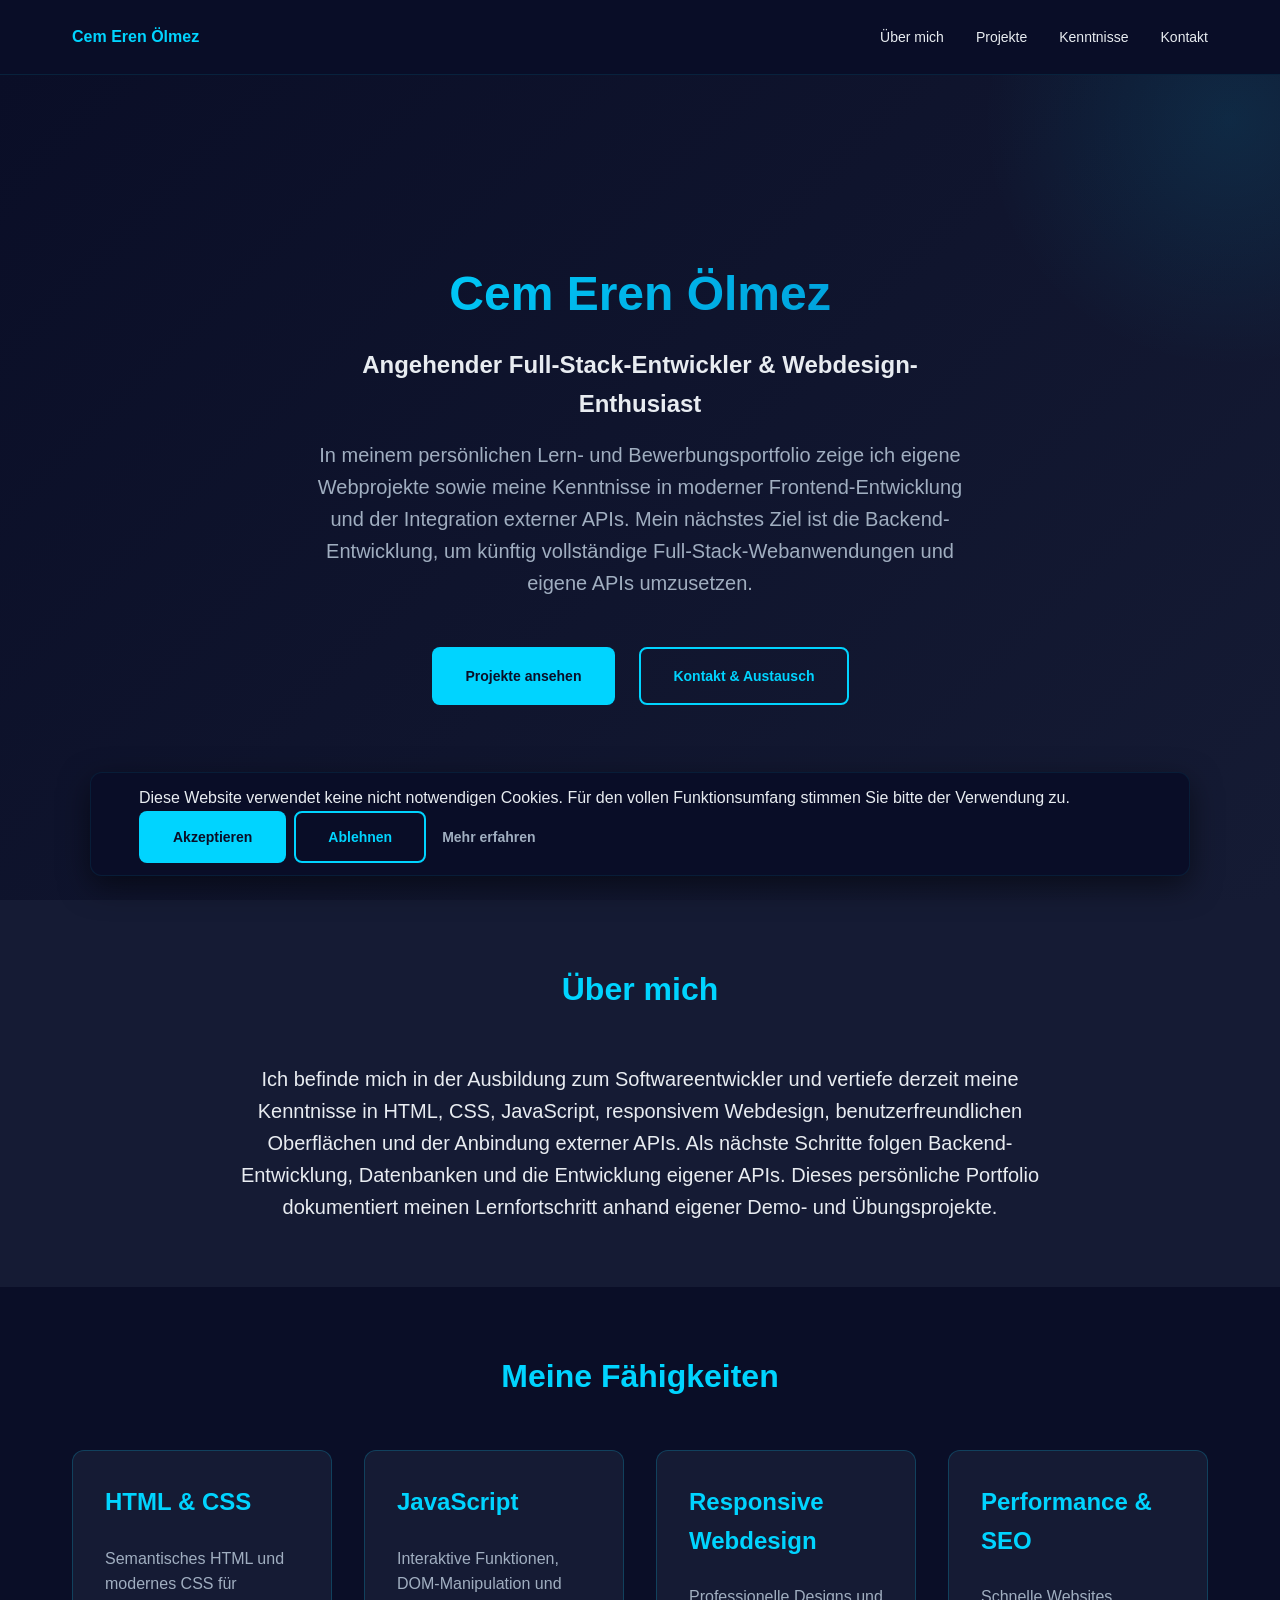
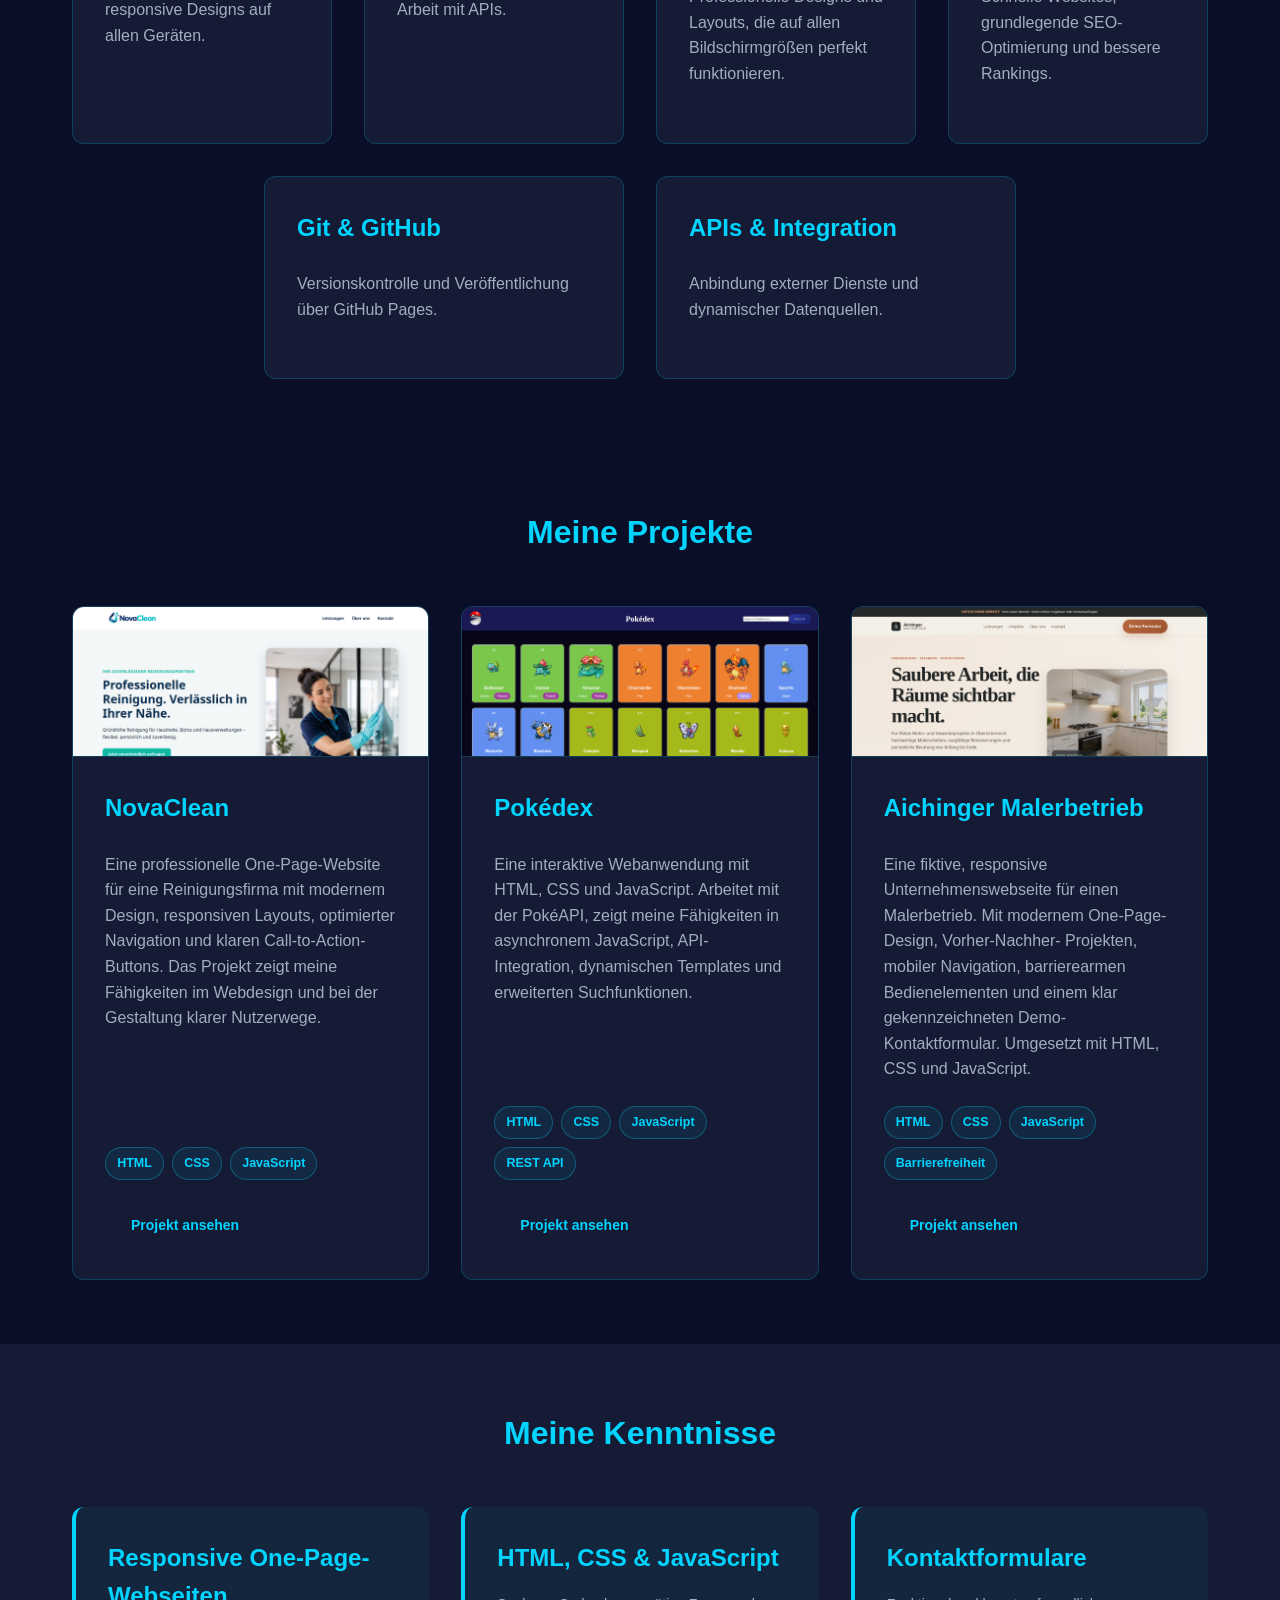
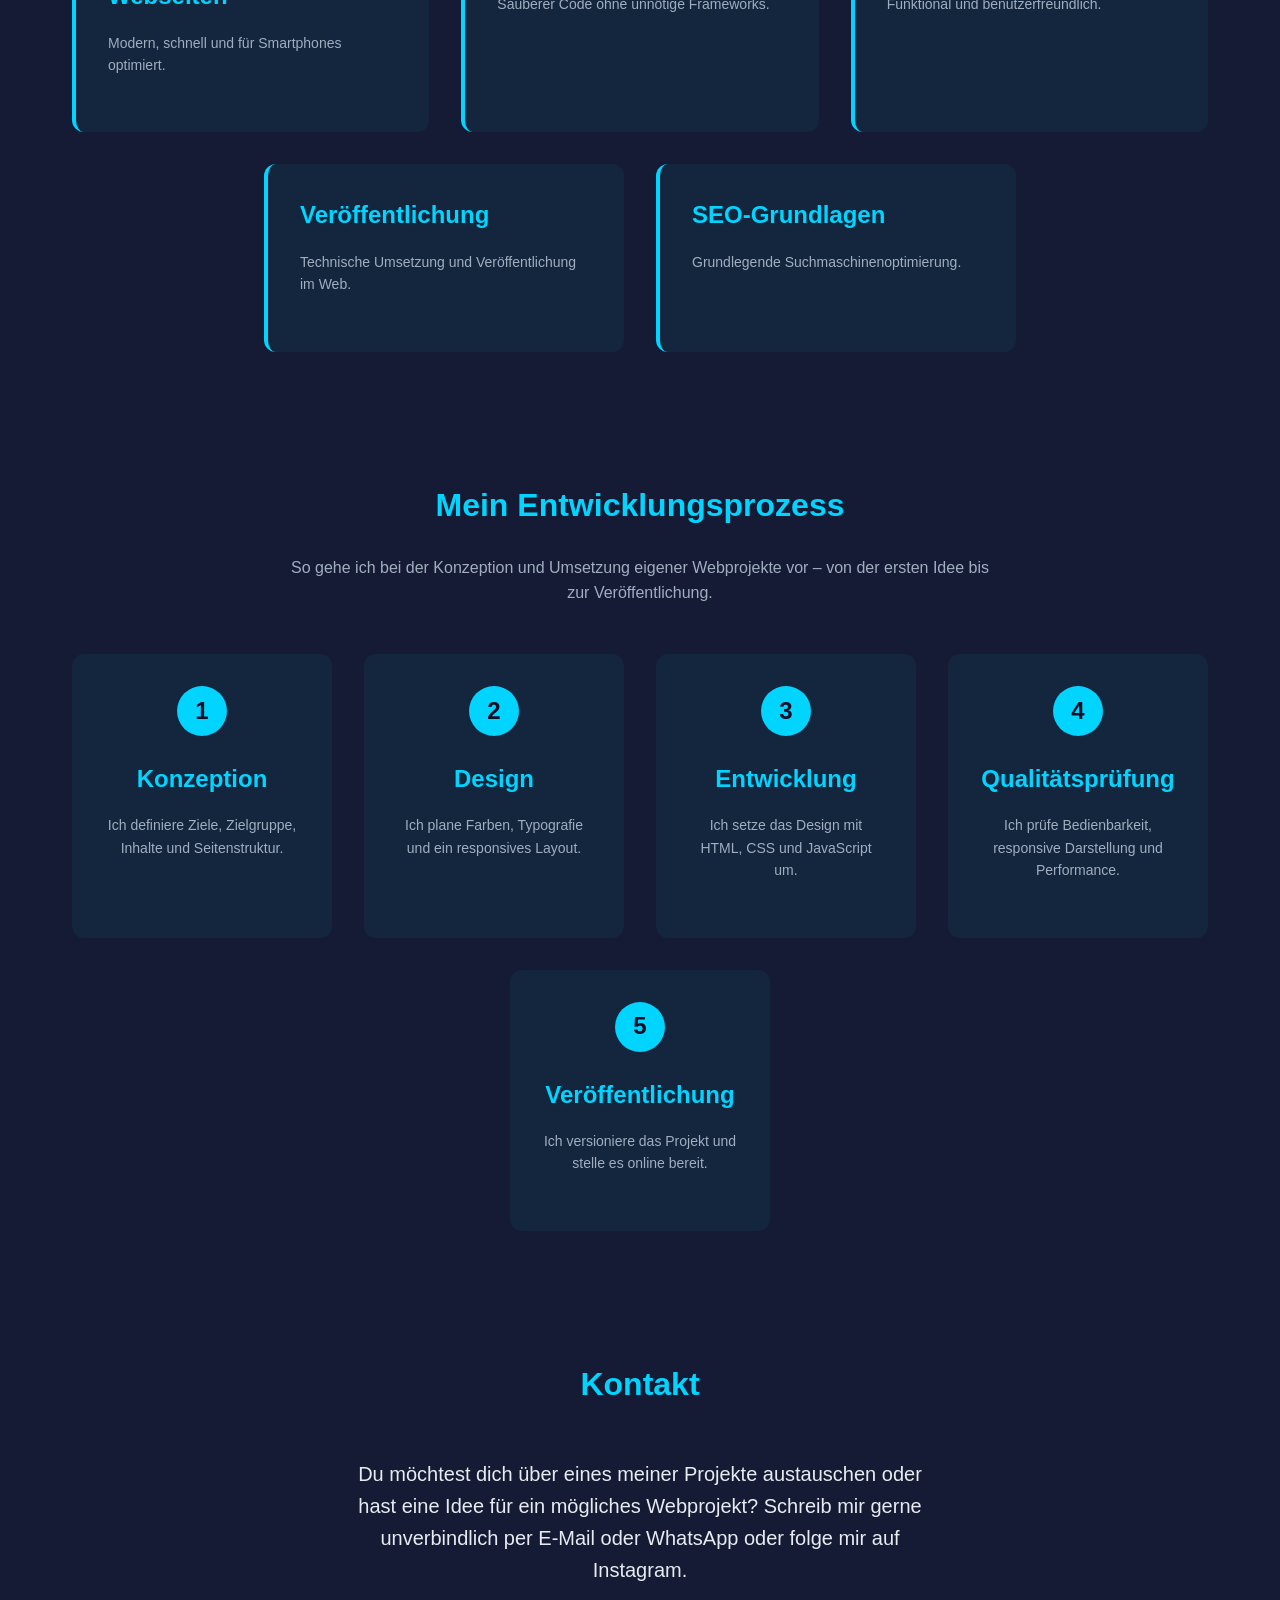
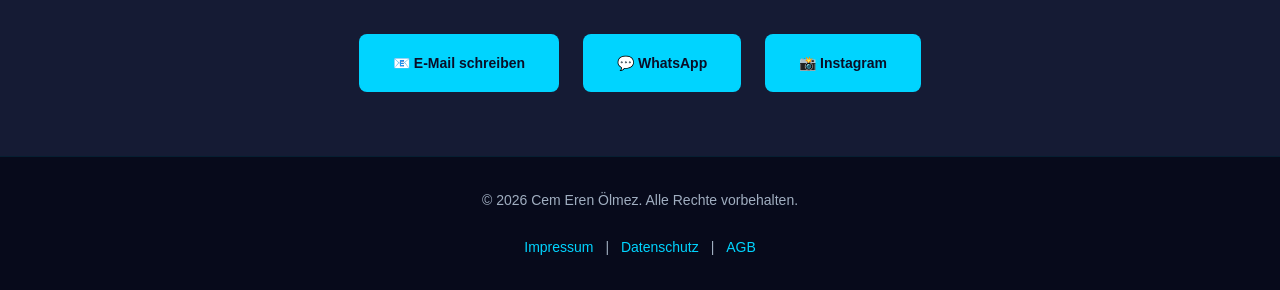
==== index.html @ fea88fd7 "refactor: align legal pages with portfolio purpose" ====
<!doctype html>
<html lang="de">
  <head>
    <meta charset="UTF-8" />
    <meta name="viewport" content="width=device-width, initial-scale=1.0" />
    <title>Mein Portfolio</title>
    <link rel="stylesheet" href="style.css" />
    <link
      rel="icon"
      type="image/svg+xml"
      href="data:image/svg+xml,<svg xmlns='http://www.w3.org/2000/svg' viewBox='0 0 100 100'><rect width='100' height='100' fill='%230a0e27'/><text x='50' y='70' font-size='70' font-weight='bold' text-anchor='middle' fill='%2300d4ff' font-family='Arial'>C</text></svg>"
    />
  </head>
  <body>
    <nav class="navbar">
      <div class="nav-container">
        <div class="nav-logo">Cem Eren Ölmez</div>
        <button class="burger-menu" id="burgerMenu">
          <span></span>
          <span></span>
          <span></span>
        </button>
        <ul class="nav-links" id="navLinks">
          <li><a href="#about">Über mich</a></li>
          <li><a href="#projects">Projekte</a></li>
          <li><a href="#services">Kenntnisse</a></li>
          <li><a href="#contact">Kontakt</a></li>
        </ul>
      </div>
    </nav>

    <section class="hero" id="hero">
      <div class="hero-content">
        <h1>Cem Eren Ölmez</h1>
        <p class="hero-subtitle">
          Angehender Full-Stack-Entwickler & Webdesign-Enthusiast
        </p>
        <p class="hero-description">
          In meinem persönlichen Lern- und Bewerbungsportfolio zeige ich eigene
          Webprojekte sowie meine Kenntnisse in moderner Frontend-Entwicklung
          und der Integration externer APIs. Mein nächstes Ziel ist die
          Backend-Entwicklung, um künftig vollständige Full-Stack-Webanwendungen
          und eigene APIs umzusetzen.
        </p>
        <div class="hero-buttons">
          <a href="#projects" class="btn btn-primary">Projekte ansehen</a>
          <a href="#contact" class="btn btn-secondary">Kontakt & Austausch</a>
        </div>
      </div>
    </section>

    <section class="about" id="about">
      <div class="container">
        <h2>Über mich</h2>
        <p>
          Ich befinde mich in der Ausbildung zum Softwareentwickler und vertiefe
          derzeit meine Kenntnisse in HTML, CSS, JavaScript, responsivem
          Webdesign, benutzerfreundlichen Oberflächen und der Anbindung externer
          APIs. Als nächste Schritte folgen Backend-Entwicklung, Datenbanken und
          die Entwicklung eigener APIs. Dieses persönliche Portfolio dokumentiert
          meinen Lernfortschritt anhand eigener Demo- und Übungsprojekte.
        </p>
      </div>
    </section>

    <section class="skills" id="skills">
      <div class="container">
        <h2>Meine Fähigkeiten</h2>
        <div class="skills-grid">
          <div class="skill-card">
            <h3>HTML & CSS</h3>
            <p>
              Semantisches HTML und modernes CSS für responsive Designs auf
              allen Geräten.
            </p>
          </div>
          <div class="skill-card">
            <h3>JavaScript</h3>
            <p>Interaktive Funktionen, DOM-Manipulation und Arbeit mit APIs.</p>
          </div>
          <div class="skill-card">
            <h3>Responsive Webdesign</h3>
            <p>
              Professionelle Designs und Layouts, die auf allen Bildschirmgrößen
              perfekt funktionieren.
            </p>
          </div>
          <div class="skill-card">
            <h3>Performance & SEO</h3>
            <p>
              Schnelle Websites, grundlegende SEO-Optimierung und bessere
              Rankings.
            </p>
          </div>
          <div class="skill-card">
            <h3>Git & GitHub</h3>
            <p>Versionskontrolle und Veröffentlichung über GitHub Pages.</p>
          </div>
          <div class="skill-card">
            <h3>APIs & Integration</h3>
            <p>Anbindung externer Dienste und dynamischer Datenquellen.</p>
          </div>
        </div>
      </div>
    </section>

    <section class="projects" id="projects">
      <div class="container">
        <h2>Meine Projekte</h2>
        <div class="projects-grid">
          <div class="project-card">
            <img
              class="project-image"
              src="assets/projects/novaclean.png"
              alt="Startseite der NovaClean-Demo mit Reinigungsservice"
              width="1440"
              height="900"
              loading="lazy"
            />
            <h3>NovaClean</h3>
            <p>
              Eine professionelle One-Page-Website für eine Reinigungsfirma mit
              modernem Design, responsiven Layouts, optimierter Navigation und
              klaren Call-to-Action-Buttons. Das Projekt zeigt meine Fähigkeiten
              im Webdesign und bei der Gestaltung klarer Nutzerwege.
            </p>
            <ul class="project-tags" aria-label="Verwendete Technologien">
              <li>HTML</li>
              <li>CSS</li>
              <li>JavaScript</li>
            </ul>
            <a
              href="https://cemerenswe.github.io/NovaClean/"
              class="btn btn-small"
              target="_blank"
              rel="noopener noreferrer"
              >Projekt ansehen</a
            >
          </div>
          <div class="project-card">
            <img
              class="project-image"
              src="assets/projects/pokedex.png"
              alt="Pokédex-Anwendung mit einer Übersicht verschiedener Pokémon"
              width="1440"
              height="900"
              loading="lazy"
            />
            <h3>Pokédex</h3>
            <p>
              Eine interaktive Webanwendung mit HTML, CSS und JavaScript.
              Arbeitet mit der PokéAPI, zeigt meine Fähigkeiten in asynchronem
              JavaScript, API-Integration, dynamischen Templates und erweiterten
              Suchfunktionen.
            </p>
            <ul class="project-tags" aria-label="Verwendete Technologien">
              <li>HTML</li>
              <li>CSS</li>
              <li>JavaScript</li>
              <li>REST API</li>
            </ul>
            <a
              href="https://cemerenswe.github.io/pokedex/"
              class="btn btn-small"
              target="_blank"
              rel="noopener noreferrer"
              >Projekt ansehen</a
            >
          </div>
          <div class="project-card">
            <img
              class="project-image"
              src="assets/projects/malerbetrieb.png"
              alt="Startseite der fiktiven Aichinger-Malerbetrieb-Demo"
              width="1440"
              height="900"
              loading="lazy"
            />
            <h3>Aichinger Malerbetrieb</h3>
            <p>
              Eine fiktive, responsive Unternehmenswebseite für einen
              Malerbetrieb. Mit modernem One-Page-Design, Vorher-Nachher-
              Projekten, mobiler Navigation, barrierearmen Bedienelementen und
              einem klar gekennzeichneten Demo-Kontaktformular. Umgesetzt mit
              HTML, CSS und JavaScript.
            </p>
            <ul class="project-tags" aria-label="Verwendete Technologien">
              <li>HTML</li>
              <li>CSS</li>
              <li>JavaScript</li>
              <li>Barrierefreiheit</li>
            </ul>
            <a
              href="https://cemerenswe.github.io/malerbetrieb-demo/"
              class="btn btn-small"
              target="_blank"
              rel="noopener noreferrer"
              >Projekt ansehen</a
            >
          </div>
        </div>
      </div>
    </section>

    <section class="services" id="services">
      <div class="container">
        <h2>Meine Kenntnisse</h2>
        <div class="services-grid">
          <div class="service-item">
            <h3>Responsive One-Page-Webseiten</h3>
            <p>Modern, schnell und für Smartphones optimiert.</p>
          </div>
          <div class="service-item">
            <h3>HTML, CSS & JavaScript</h3>
            <p>Sauberer Code ohne unnötige Frameworks.</p>
          </div>
          <div class="service-item">
            <h3>Kontaktformulare</h3>
            <p>Funktional und benutzerfreundlich.</p>
          </div>
          <div class="service-item">
            <h3>Veröffentlichung</h3>
            <p>Technische Umsetzung und Veröffentlichung im Web.</p>
          </div>
          <div class="service-item">
            <h3>SEO-Grundlagen</h3>
            <p>Grundlegende Suchmaschinenoptimierung.</p>
          </div>
        </div>
      </div>
    </section>

    <section class="process" id="process">
      <div class="container">
        <h2>Mein Entwicklungsprozess</h2>
        <p class="process-intro">
          So gehe ich bei der Konzeption und Umsetzung eigener Webprojekte vor –
          von der ersten Idee bis zur Veröffentlichung.
        </p>
        <div class="process-steps">
          <div class="step">
            <div class="step-number">1</div>
            <h3>Konzeption</h3>
            <p>Ich definiere Ziele, Zielgruppe, Inhalte und Seitenstruktur.</p>
          </div>
          <div class="step">
            <div class="step-number">2</div>
            <h3>Design</h3>
            <p>Ich plane Farben, Typografie und ein responsives Layout.</p>
          </div>
          <div class="step">
            <div class="step-number">3</div>
            <h3>Entwicklung</h3>
            <p>Ich setze das Design mit HTML, CSS und JavaScript um.</p>
          </div>
          <div class="step">
            <div class="step-number">4</div>
            <h3>Qualitätsprüfung</h3>
            <p>Ich prüfe Bedienbarkeit, responsive Darstellung und Performance.</p>
          </div>
          <div class="step">
            <div class="step-number">5</div>
            <h3>Veröffentlichung</h3>
            <p>Ich versioniere das Projekt und stelle es online bereit.</p>
          </div>
        </div>
      </div>
    </section>

    <section class="contact" id="contact">
      <div class="container">
        <h2>Kontakt</h2>
        <p>
          Du möchtest dich über eines meiner Projekte austauschen oder hast eine
          Idee für ein mögliches Webprojekt? Schreib mir gerne unverbindlich per
          E-Mail oder WhatsApp oder folge mir auf Instagram.
        </p>
        <div class="contact-methods">
          <a
            href="mailto:cemerenswe@gmail.com"
            class="btn btn-primary"
            target="_blank"
            >📧 E-Mail schreiben</a
          >
          <a
            href="https://wa.me/private-phone-removed"
            class="btn btn-primary"
            target="_blank"
            >💬 WhatsApp</a
          >
          <a
            href="https://instagram.com/cemeren.dev"
            class="btn btn-primary"
            target="_blank"
            >📸 Instagram</a
          >
        </div>
      </div>
    </section>

    <footer class="footer">
      <div class="container">
        <p>&copy; 2026 Cem Eren Ölmez. Alle Rechte vorbehalten.</p>
        <div class="footer-links">
          <a href="impressum.html">Impressum</a>
          <span> | </span>
          <a href="datenschutz.html">Datenschutz</a>
          <span> | </span>
          <a href="agb.html">AGB</a>
        </div>
      </div>
    </footer>

    <div
      id="cookieBanner"
      class="cookie-banner"
      aria-live="polite"
      style="display: none"
    >
      <div class="container">
        <p>
          Diese Website verwendet keine nicht notwendigen Cookies. Für den
          vollen Funktionsumfang stimmen Sie bitte der Verwendung zu.
        </p>
        <div class="cookie-actions">
          <button id="acceptCookies" class="btn btn-primary">
            Akzeptieren
          </button>
          <button id="declineCookies" class="btn btn-secondary">
            Ablehnen
          </button>
          <a href="datenschutz.html" class="btn btn-link">Mehr erfahren</a>
        </div>
      </div>
    </div>

    <script src="script.js"></script>
  </body>
</html>
---- style.css ----
:root {
  --primary-color: #00d4ff;
  --secondary-color: #0096d4;
  --dark-bg: #0a0e27;
  --dark-bg-light: #151b34;
  --text-light: #e8ecf1;
  --text-muted: #a0aec0;
  --font-family:
    "Inter", "Manrope", -apple-system, BlinkMacSystemFont, "Segoe UI",
    sans-serif;
  --font-size-base: 16px;
  --font-size-small: 14px;
  --font-size-large: 20px;
  --font-size-xl: 24px;
  --font-size-2xl: 32px;
  --font-size-3xl: 48px;
  --fluid-h1: clamp(1.8rem, 2.5vw + 1rem, 3rem);
  --spacing-xs: 8px;
  --spacing-sm: 16px;
  --spacing-md: 24px;
  --spacing-lg: 32px;
  --spacing-xl: 48px;
  --spacing-2xl: 64px;
  --transition: all 0.3s ease;
}
* {
  margin: 0;
  padding: 0;
  box-sizing: border-box;
}
html {
  scroll-behavior: smooth;
  scroll-padding-top: 150px;
}

body {
  font-family: var(--font-family);
  font-size: var(--font-size-base);
  background-color: var(--dark-bg);
  color: var(--text-light);
  line-height: 1.6;
  overflow-x: hidden;
}

h1 {
  font-size: var(--font-size-3xl);
  font-weight: 700;
  margin-bottom: var(--spacing-md);
  line-height: 1.2;
}

h2 {
  font-size: var(--font-size-2xl);
  font-weight: 700;
  margin-bottom: var(--spacing-lg);
  text-align: center;
}

h3 {
  font-size: var(--font-size-xl);
  font-weight: 600;
  margin-bottom: var(--spacing-sm);
}

p {
  margin-bottom: var(--spacing-md);
  color: var(--text-muted);
}

a {
  color: var(--primary-color);
  text-decoration: none;
  transition: var(--transition);
}

a:hover {
  color: var(--secondary-color);
}

.container {
  max-width: 1200px;
  margin: 0 auto;
  padding: 0 var(--spacing-lg);
}

.navbar {
  position: fixed;
  top: 0;
  width: 100%;
  background-color: rgba(10, 14, 39, 0.95);
  backdrop-filter: blur(10px);
  z-index: 100;
  border-bottom: 1px solid rgba(0, 212, 255, 0.1);
}

.nav-container {
  max-width: 1200px;
  margin: 0 auto;
  padding: var(--spacing-md) var(--spacing-lg);
  display: flex;
  justify-content: space-between;
  align-items: center;
}

.nav-logo {
  font-size: var(--font-size-lg);
  font-weight: 700;
  color: var(--primary-color);
}

.nav-links {
  display: flex;
  list-style: none;
  gap: var(--spacing-lg);
}

.nav-links a {
  color: var(--text-light);
  font-size: var(--font-size-small);
  font-weight: 500;
  transition: var(--transition);
}

.nav-links a:hover {
  color: var(--primary-color);
}

.burger-menu {
  display: none;
  flex-direction: column;
  background: none;
  border: none;
  cursor: pointer;
  gap: 6px;
}

.burger-menu span {
  width: 25px;
  height: 3px;
  background-color: var(--primary-color);
  border-radius: 2px;
  transition: var(--transition);
}

.burger-menu.active span:nth-child(1) {
  transform: rotate(45deg) translate(10px, 10px);
}

.burger-menu.active span:nth-child(2) {
  opacity: 0;
}

.burger-menu.active span:nth-child(3) {
  transform: rotate(-45deg) translate(7px, -7px);
}

.hero {
  margin-top: 70px;
  min-height: calc(100vh - 70px);
  display: flex;
  align-items: center;
  justify-content: center;
  background: linear-gradient(
    135deg,
    var(--dark-bg) 0%,
    var(--dark-bg-light) 100%
  );
  position: relative;
  overflow: hidden;
}

.hero::before {
  content: "";
  position: absolute;
  width: 500px;
  height: 500px;
  background: radial-gradient(
    circle,
    rgba(0, 212, 255, 0.1) 0%,
    transparent 70%
  );
  border-radius: 50%;
  top: -200px;
  right: -200px;
}

.hero-content {
  text-align: center;
  position: relative;
  z-index: 1;
  max-width: 700px;
  padding: 0 var(--spacing-md);
}

.hero-content h1 {
  font-size: var(--fluid-h1);
  background: linear-gradient(
    135deg,
    var(--primary-color) 0%,
    var(--secondary-color) 100%
  );
  -webkit-background-clip: text;
  -webkit-text-fill-color: transparent;
  background-clip: text;
  margin-bottom: var(--spacing-md);
}

.hero-subtitle {
  font-size: var(--font-size-xl);
  color: var(--text-light);
  margin-bottom: var(--spacing-sm);
  font-weight: 600;
}

.hero-description {
  font-size: var(--font-size-large);
  color: var(--text-muted);
  margin-bottom: var(--spacing-xl);
}

.hero-buttons {
  display: flex;
  gap: var(--spacing-md);
  justify-content: center;
  flex-wrap: wrap;
}

.btn {
  padding: var(--spacing-sm) var(--spacing-lg);
  border-radius: 8px;
  font-weight: 600;
  font-size: var(--font-size-small);
  border: 2px solid transparent;
  cursor: pointer;
  transition: var(--transition);
  display: inline-block;
  text-align: center;
}

.btn-primary {
  background-color: var(--primary-color);
  color: var(--dark-bg);
}

.btn-primary:hover {
  background-color: var(--secondary-color);
  transform: translateY(-2px);
  box-shadow: 0 10px 30px rgba(0, 212, 255, 0.2);
}

.btn-secondary {
  border: 2px solid var(--primary-color);
  color: var(--primary-color);
  background-color: transparent;
}

.btn-secondary:hover {
  background-color: rgba(0, 212, 255, 0.1);
  transform: translateY(-2px);
}

.btn-small {
  padding: var(--spacing-xs) var(--spacing-md);
  font-size: var(--font-size-small);
}

section {
  padding: var(--spacing-2xl) 0;
}

section.about,
section.services,
section.process,
section.contact {
  background-color: var(--dark-bg-light);
}

section h2 {
  color: var(--primary-color);
  margin-bottom: var(--spacing-xl);
}

.about p {
  color: var(--text-light);
  font-size: var(--font-size-large);
  max-width: 800px;
  margin: 0 auto;
  text-align: center;
}

.skills-grid {
  display: flex;
  flex-wrap: wrap;
  justify-content: center;
  gap: var(--spacing-lg);
}

.skill-card {
  flex: 1 1 250px;
  max-width: 360px;
  background-color: var(--dark-bg-light);
  padding: var(--spacing-lg);
  border-radius: 12px;
  border: 1px solid rgba(0, 212, 255, 0.2);
  transition: var(--transition);
}

.skill-card:hover {
  border-color: var(--primary-color);
  transform: translateY(-5px);
  box-shadow: 0 10px 30px rgba(0, 212, 255, 0.1);
}

.skill-card h3 {
  color: var(--primary-color);
  margin-bottom: var(--spacing-md);
}

.skill-card p {
  color: var(--text-muted);
}

/* ========== Projects Section ========== */
.projects-grid {
  display: grid;
  grid-template-columns: repeat(auto-fit, minmax(300px, 1fr));
  gap: var(--spacing-lg);
}

.project-card {
  display: flex;
  flex-direction: column;
  overflow: hidden;
  background-color: var(--dark-bg-light);
  padding: var(--spacing-lg);
  border-radius: 12px;
  border: 1px solid rgba(0, 212, 255, 0.2);
  transition: var(--transition);
}

.project-image {
  display: block;
  width: calc(100% + (2 * var(--spacing-lg)));
  height: 150px;
  margin: calc(-1 * var(--spacing-lg)) calc(-1 * var(--spacing-lg))
    var(--spacing-lg);
  object-fit: cover;
  object-position: top center;
  border-bottom: 1px solid rgba(0, 212, 255, 0.2);
}

.project-card:hover {
  border-color: var(--primary-color);
  transform: translateY(-5px);
  box-shadow: 0 10px 30px rgba(0, 212, 255, 0.1);
}

.project-card h3 {
  color: var(--primary-color);
  margin-bottom: var(--spacing-md);
}

.project-card p {
  flex-grow: 1;
  margin-bottom: var(--spacing-md);
  color: var(--text-muted);
}

.project-tags {
  display: flex;
  flex-wrap: wrap;
  gap: 0.5rem;
  padding: 0;
  margin: 0 0 var(--spacing-md);
  list-style: none;
}

.project-tags li {
  padding: 0.35rem 0.7rem;
  border: 1px solid rgba(0, 212, 255, 0.3);
  border-radius: 999px;
  background: rgba(0, 212, 255, 0.08);
  color: var(--primary-color);
  font-size: 0.78rem;
  font-weight: 600;
}

.project-card .btn {
  align-self: flex-start;
}

/* ========== Services Section ========== */
.services-grid {
  display: flex;
  flex-wrap: wrap;
  justify-content: center;
  gap: var(--spacing-lg);
}

.service-item {
  flex: 1 1 280px;
  max-width: 360px;
  background-color: rgba(0, 212, 255, 0.05);
  padding: var(--spacing-lg);
  border-radius: 12px;
  border-left: 4px solid var(--primary-color);
  transition: var(--transition);
}

.service-item:hover {
  background-color: rgba(0, 212, 255, 0.1);
  transform: translateX(5px);
}

.service-item h3 {
  color: var(--primary-color);
  margin-bottom: var(--spacing-sm);
}

.service-item p {
  color: var(--text-muted);
  font-size: var(--font-size-small);
}

/* ========== Process Section ========== */
.process-intro {
  max-width: 720px;
  margin: calc(-1 * var(--spacing-md)) auto var(--spacing-xl);
  text-align: center;
}

.process-steps {
  display: grid;
  grid-template-columns: repeat(auto-fit, minmax(min(240px, 100%), 1fr));
  gap: var(--spacing-lg);
}

.step {
  text-align: center;
  padding: var(--spacing-lg);
  background-color: rgba(0, 212, 255, 0.05);
  border-radius: 12px;
  transition: var(--transition);
}

.step:last-child {
  grid-column: 1 / -1;
  justify-self: center;
  width: min(100%, 260px);
}

.step:hover {
  background-color: rgba(0, 212, 255, 0.1);
  transform: translateY(-5px);
}

.step-number {
  display: inline-flex;
  align-items: center;
  justify-content: center;
  width: 50px;
  height: 50px;
  background-color: var(--primary-color);
  color: var(--dark-bg);
  border-radius: 50%;
  font-size: var(--font-size-xl);
  font-weight: 700;
  margin-bottom: var(--spacing-md);
}

.step h3 {
  color: var(--primary-color);
  margin-bottom: var(--spacing-sm);
  overflow-wrap: anywhere;
  hyphens: auto;
}

.step p {
  font-size: var(--font-size-small);
  color: var(--text-muted);
}

/* ========== Contact Section ========== */
.contact {
  text-align: center;
}

.contact h2 {
  color: var(--primary-color);
}

.contact > .container > p {
  color: var(--text-light);
  font-size: var(--font-size-large);
  max-width: 600px;
  margin: 0 auto var(--spacing-xl);
}

.contact-methods {
  display: flex;
  gap: var(--spacing-md);
  justify-content: center;
  flex-wrap: wrap;
}

/* ========== Footer ========== */
.footer {
  background-color: rgba(0, 0, 0, 0.3);
  padding: var(--spacing-lg) 0;
  text-align: center;
  border-top: 1px solid rgba(0, 212, 255, 0.1);
}

.footer p {
  margin: 0;
  font-size: var(--font-size-small);
  color: var(--text-muted);
}

/* ========== Cookie Banner ========== */
.cookie-banner {
  position: fixed;
  left: 50%;
  transform: translateX(-50%);
  bottom: 24px;
  background: rgba(10, 14, 39, 0.98);
  border: 1px solid rgba(0, 212, 255, 0.08);
  padding: 12px 16px;
  border-radius: 12px;
  box-shadow: 0 10px 30px rgba(0, 0, 0, 0.5);
  z-index: 120;
  max-width: 1100px;
  width: calc(100% - 48px);
}

.cookie-banner p {
  margin: 0 12px 0 0;
  color: var(--text-light);
  display: inline-block;
}

.cookie-actions {
  display: inline-flex;
  gap: 8px;
  align-items: center;
}

.cookie-banner .btn-link {
  background: none;
  color: var(--text-muted);
  border: none;
  padding: 8px;
}

/* ========== Footer Links ========== */
.footer-links {
  margin-top: var(--spacing-md);
  font-size: var(--font-size-small);
}

.footer-links a {
  color: var(--primary-color);
  text-decoration: none;
  transition: var(--transition);
}

.footer-links a:hover {
  color: var(--secondary-color);
  text-decoration: underline;
}

.footer-links span {
  color: var(--text-muted);
  margin: 0 var(--spacing-xs);
}

/* ========== Legal Pages (Impressum, Datenschutz) ========== */
.legal-page {
  background-color: var(--dark-bg);
  color: var(--text-light);
}

.legal-page h1 {
  color: var(--primary-color);
  margin-bottom: var(--spacing-lg);
  font-size: var(--font-size-3xl);
}

.legal-page h2 {
  color: var(--primary-color);
  margin-top: var(--spacing-xl);
  margin-bottom: var(--spacing-md);
  font-size: var(--font-size-xl);
  text-align: left;
  border-bottom: 2px solid rgba(0, 212, 255, 0.2);
  padding-bottom: var(--spacing-sm);
}

.legal-page h3 {
  color: var(--text-light);
  margin-top: var(--spacing-lg);
  margin-bottom: var(--spacing-sm);
}

.legal-page p,
.legal-page li {
  color: var(--text-muted);
  line-height: 1.8;
  margin-bottom: var(--spacing-md);
}

.legal-page ul {
  margin-left: var(--spacing-lg);
  margin-bottom: var(--spacing-md);
}

.legal-page strong {
  color: var(--text-light);
}

.legal-page .nav-logo {
  cursor: pointer;
}

/* ========== Responsive Design ========== */
@media (max-width: 768px) {
  :root {
    --font-size-3xl: 32px;
    --font-size-2xl: 24px;
    --spacing-2xl: 40px;
  }

  .burger-menu {
    display: flex;
  }

  .nav-links {
    position: fixed;
    left: -100%;
    top: 70px;
    flex-direction: column;
    background-color: var(--dark-bg-light);
    width: 100%;
    text-align: center;
    transition: 0.3s;
    gap: var(--spacing-md);
    padding: var(--spacing-lg) 0;
    border-bottom: 1px solid rgba(0, 212, 255, 0.1);
  }

  .nav-links.active {
    left: 0;
  }

  .nav-container {
    flex-direction: row;
  }

  .hero {
    margin-top: 70px;
  }

  .hero-buttons {
    flex-direction: column;
  }

  .btn {
    width: 100%;
  }

  .cookie-banner {
    left: 0;
    transform: none;
    width: 100%;
    border-radius: 0;
    bottom: 0;
  }

  .skills-grid,
  .projects-grid,
  .services-grid,
  .process-steps {
    grid-template-columns: 1fr;
  }

  .skill-card,
  .service-item {
    max-width: none;
  }

  .project-image {
    height: 180px;
  }

  .step:last-child {
    grid-column: auto;
    justify-self: stretch;
    width: 100%;
  }

  section {
    padding: var(--spacing-xl) 0;
  }
}

@media (max-width: 480px) {
  :root {
    --font-size-3xl: 24px;
    --font-size-2xl: 20px;
    --font-size-xl: 18px;
    --spacing-lg: 16px;
    --spacing-xl: 24px;
  }

  .nav-logo {
    font-size: var(--font-size-base);
  }

  h1 {
    font-size: var(--font-size-2xl);
  }

  .container {
    padding: 0 var(--spacing-md);
  }
}
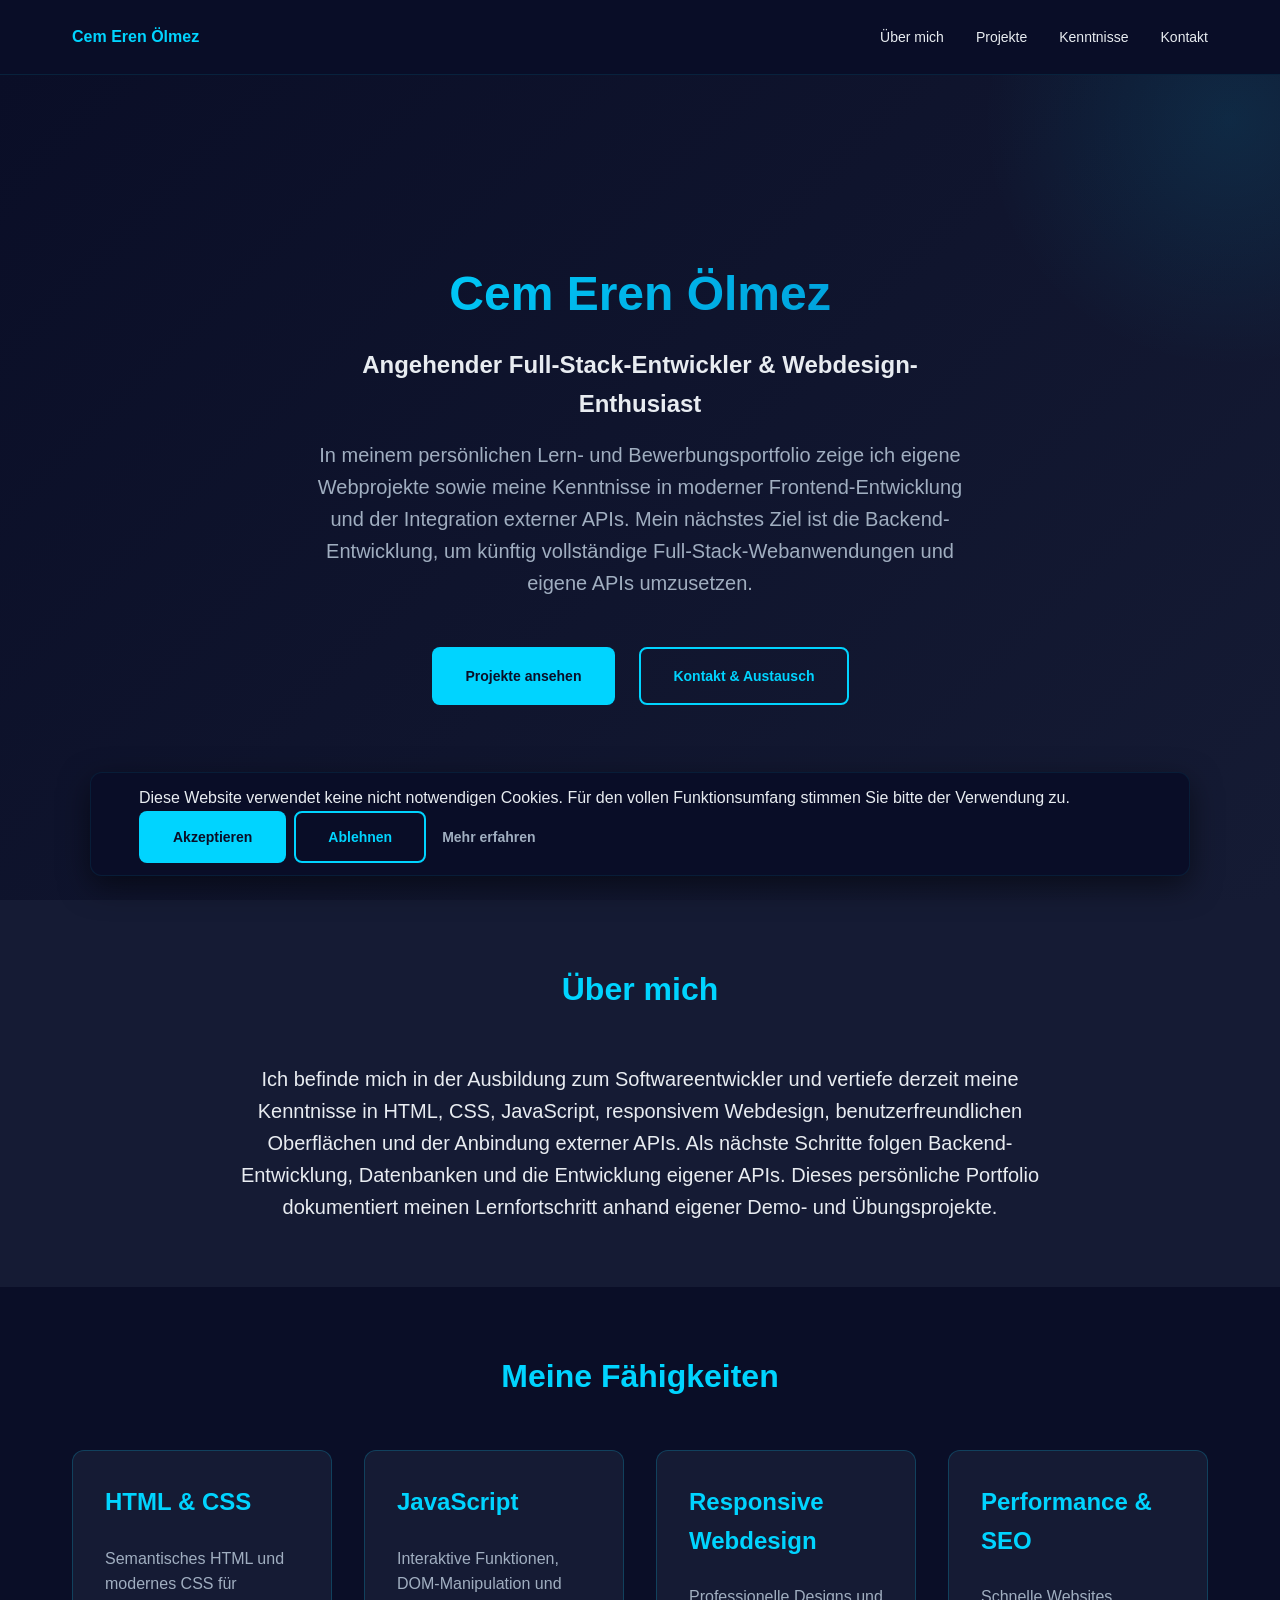
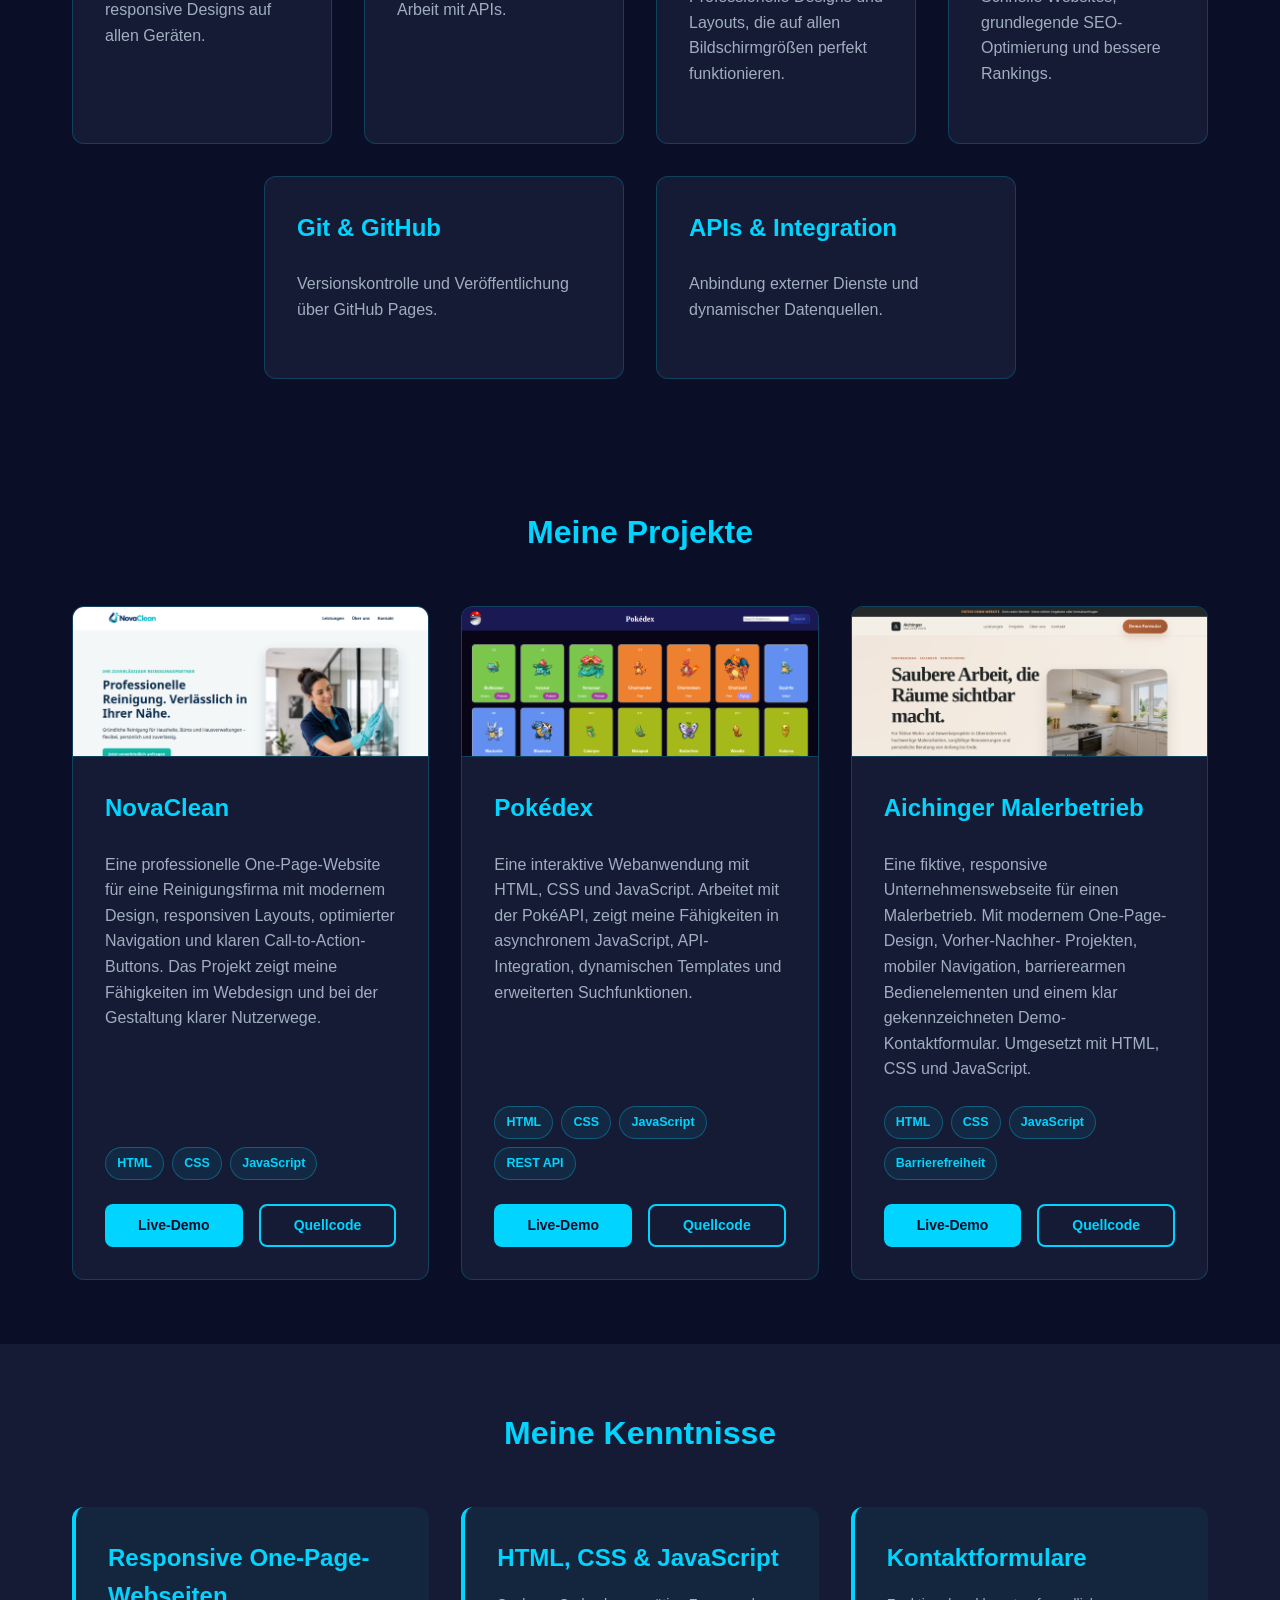
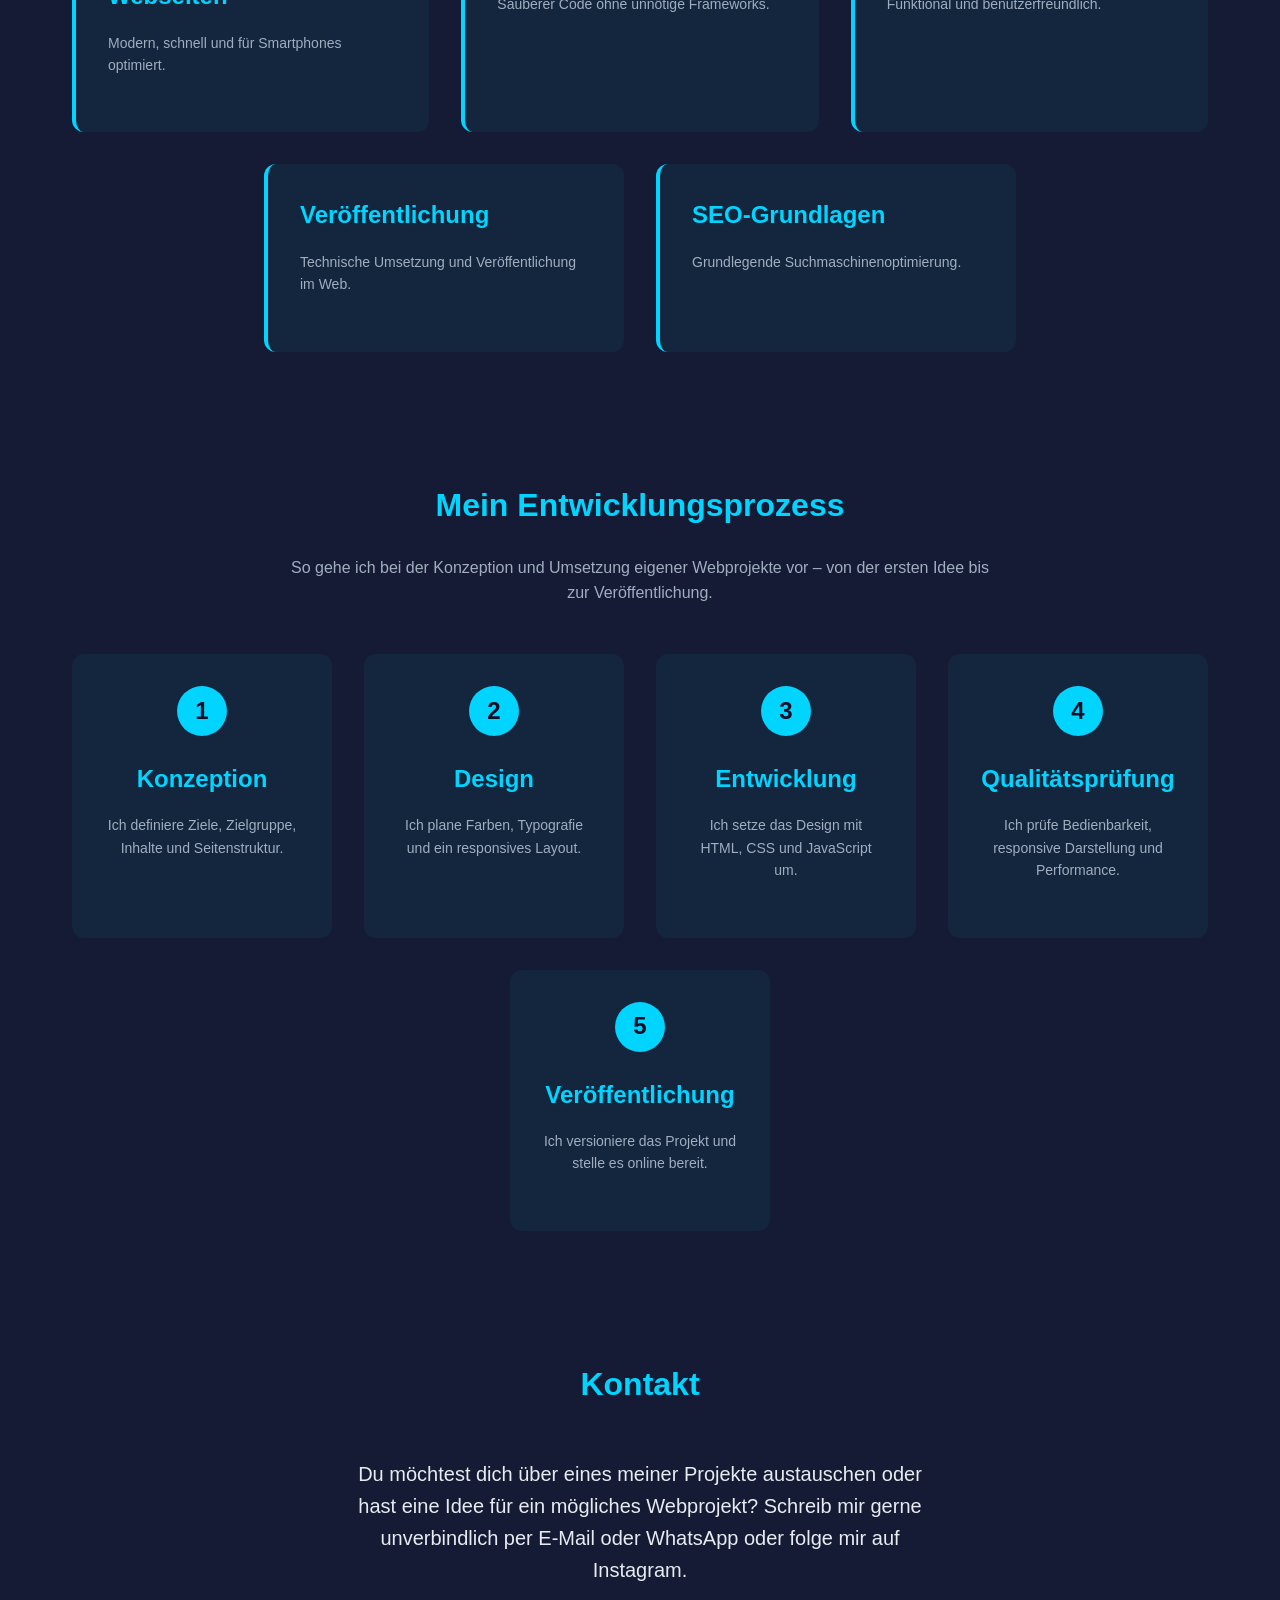
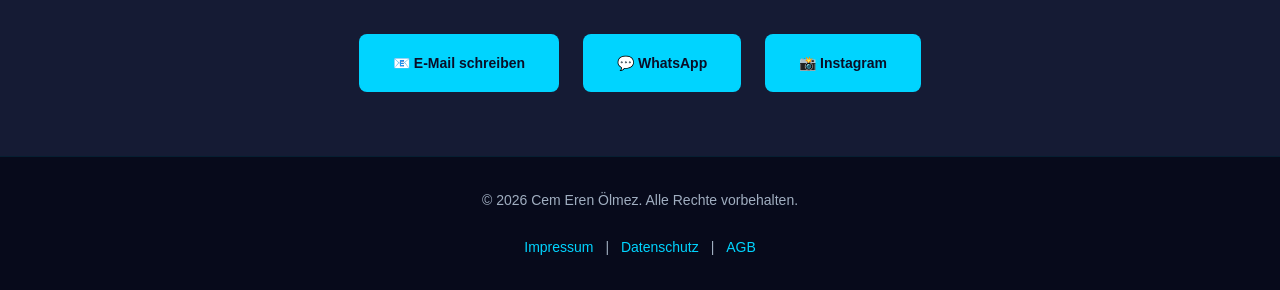
==== commit cbf15e1b: "add source code links to project cards" ====
--- a/index.html
+++ b/index.html
@@ -129,13 +129,23 @@
               <li>CSS</li>
               <li>JavaScript</li>
             </ul>
-            <a
-              href="https://cemerenswe.github.io/NovaClean/"
-              class="btn btn-small"
-              target="_blank"
-              rel="noopener noreferrer"
-              >Projekt ansehen</a
-            >
+            <div class="project-actions">
+              <a
+                href="https://cemerenswe.github.io/NovaClean/"
+                class="btn btn-small btn-primary"
+                target="_blank"
+                rel="noopener noreferrer"
+                >Live-Demo</a
+              >
+              <a
+                href="https://github.com/cemerenswe/NovaClean"
+                class="btn btn-small btn-secondary"
+                target="_blank"
+                rel="noopener noreferrer"
+                aria-label="Quellcode von NovaClean auf GitHub ansehen"
+                >Quellcode</a
+              >
+            </div>
           </div>
           <div class="project-card">
             <img
@@ -159,13 +169,23 @@
               <li>JavaScript</li>
               <li>REST API</li>
             </ul>
-            <a
-              href="https://cemerenswe.github.io/pokedex/"
-              class="btn btn-small"
-              target="_blank"
-              rel="noopener noreferrer"
-              >Projekt ansehen</a
-            >
+            <div class="project-actions">
+              <a
+                href="https://cemerenswe.github.io/pokedex/"
+                class="btn btn-small btn-primary"
+                target="_blank"
+                rel="noopener noreferrer"
+                >Live-Demo</a
+              >
+              <a
+                href="https://github.com/cemerenswe/pokedex"
+                class="btn btn-small btn-secondary"
+                target="_blank"
+                rel="noopener noreferrer"
+                aria-label="Quellcode der Pokédex-Anwendung auf GitHub ansehen"
+                >Quellcode</a
+              >
+            </div>
           </div>
           <div class="project-card">
             <img
@@ -190,13 +210,23 @@
               <li>JavaScript</li>
               <li>Barrierefreiheit</li>
             </ul>
-            <a
-              href="https://cemerenswe.github.io/malerbetrieb-demo/"
-              class="btn btn-small"
-              target="_blank"
-              rel="noopener noreferrer"
-              >Projekt ansehen</a
-            >
+            <div class="project-actions">
+              <a
+                href="https://cemerenswe.github.io/malerbetrieb-demo/"
+                class="btn btn-small btn-primary"
+                target="_blank"
+                rel="noopener noreferrer"
+                >Live-Demo</a
+              >
+              <a
+                href="https://github.com/cemerenswe/malerbetrieb-demo"
+                class="btn btn-small btn-secondary"
+                target="_blank"
+                rel="noopener noreferrer"
+                aria-label="Quellcode der Malerbetrieb-Demo auf GitHub ansehen"
+                >Quellcode</a
+              >
+            </div>
           </div>
         </div>
       </div>
--- a/style.css
+++ b/style.css
@@ -385,8 +385,15 @@
   font-weight: 600;
 }
 
-.project-card .btn {
-  align-self: flex-start;
+.project-actions {
+  display: flex;
+  flex-wrap: wrap;
+  gap: var(--spacing-sm);
+  align-items: center;
+}
+
+.project-actions .btn {
+  flex: 1 1 120px;
 }
 
 /* ========== Services Section ========== */
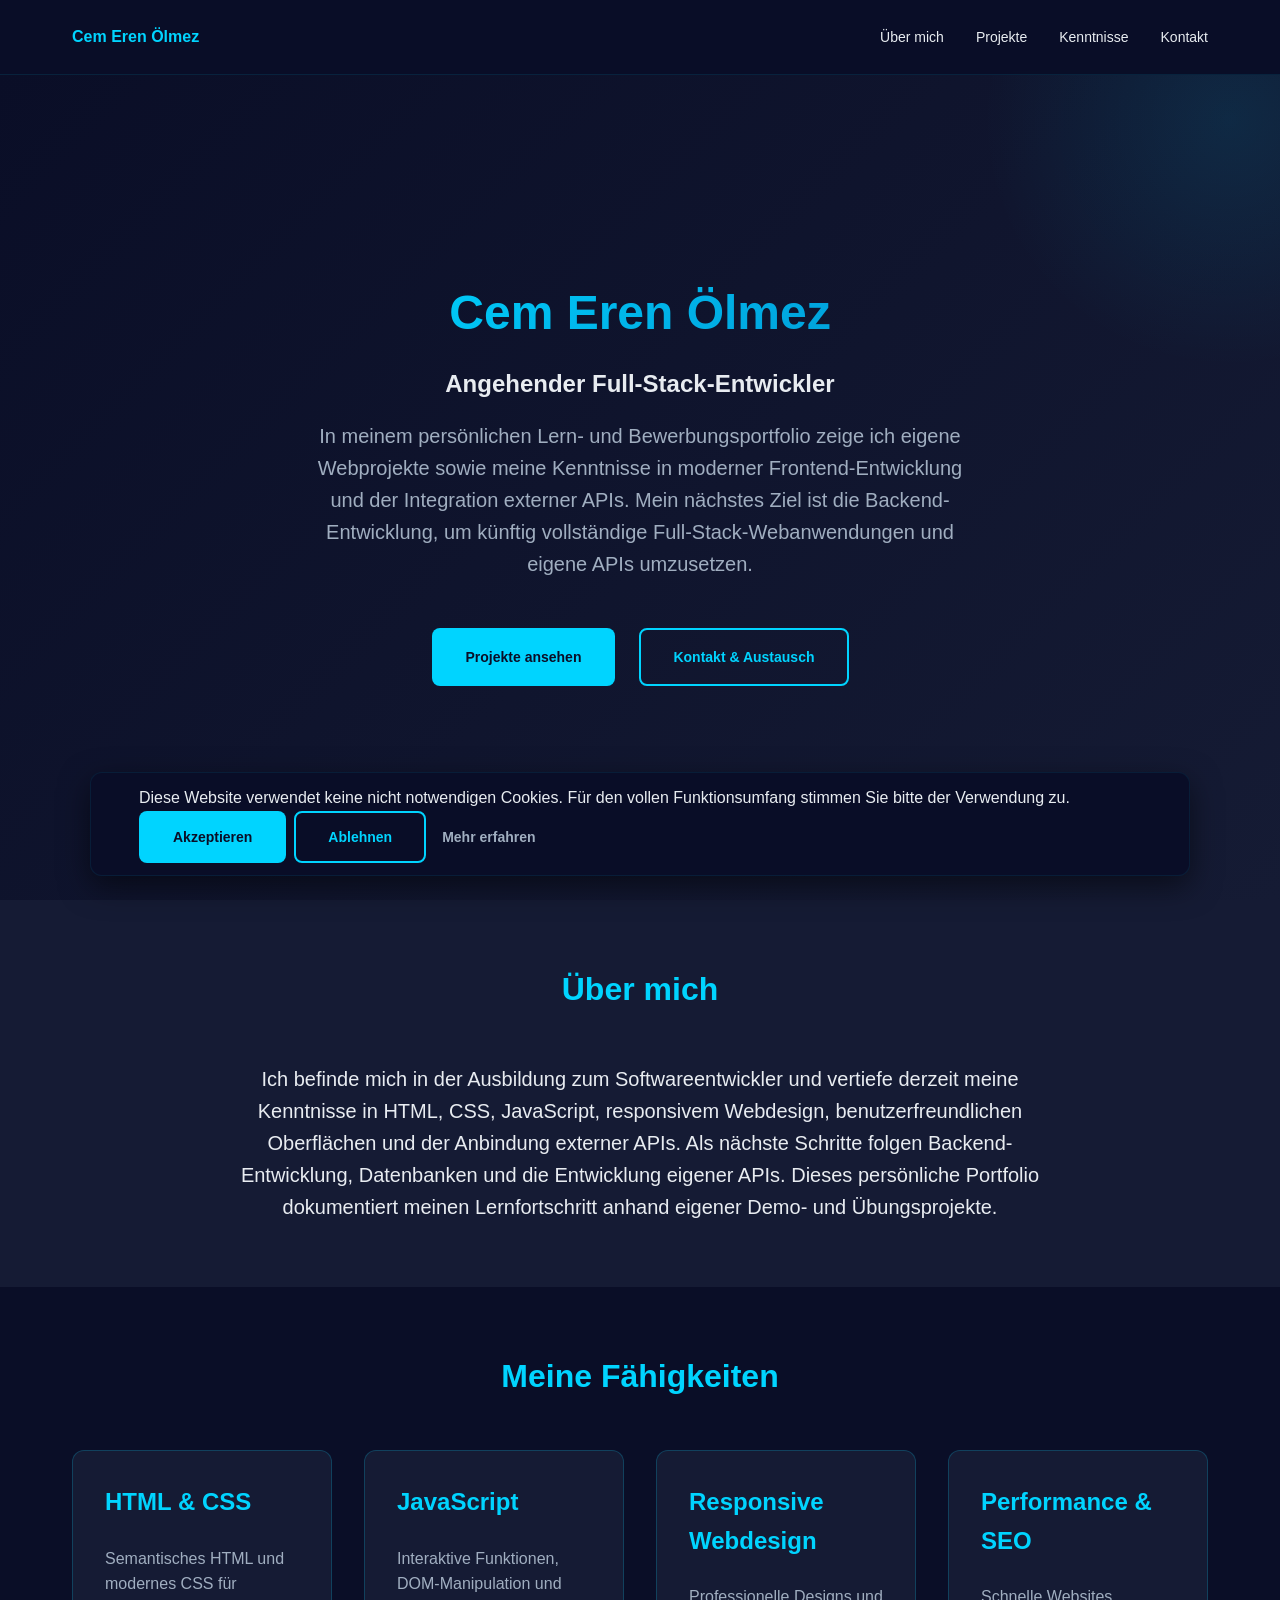
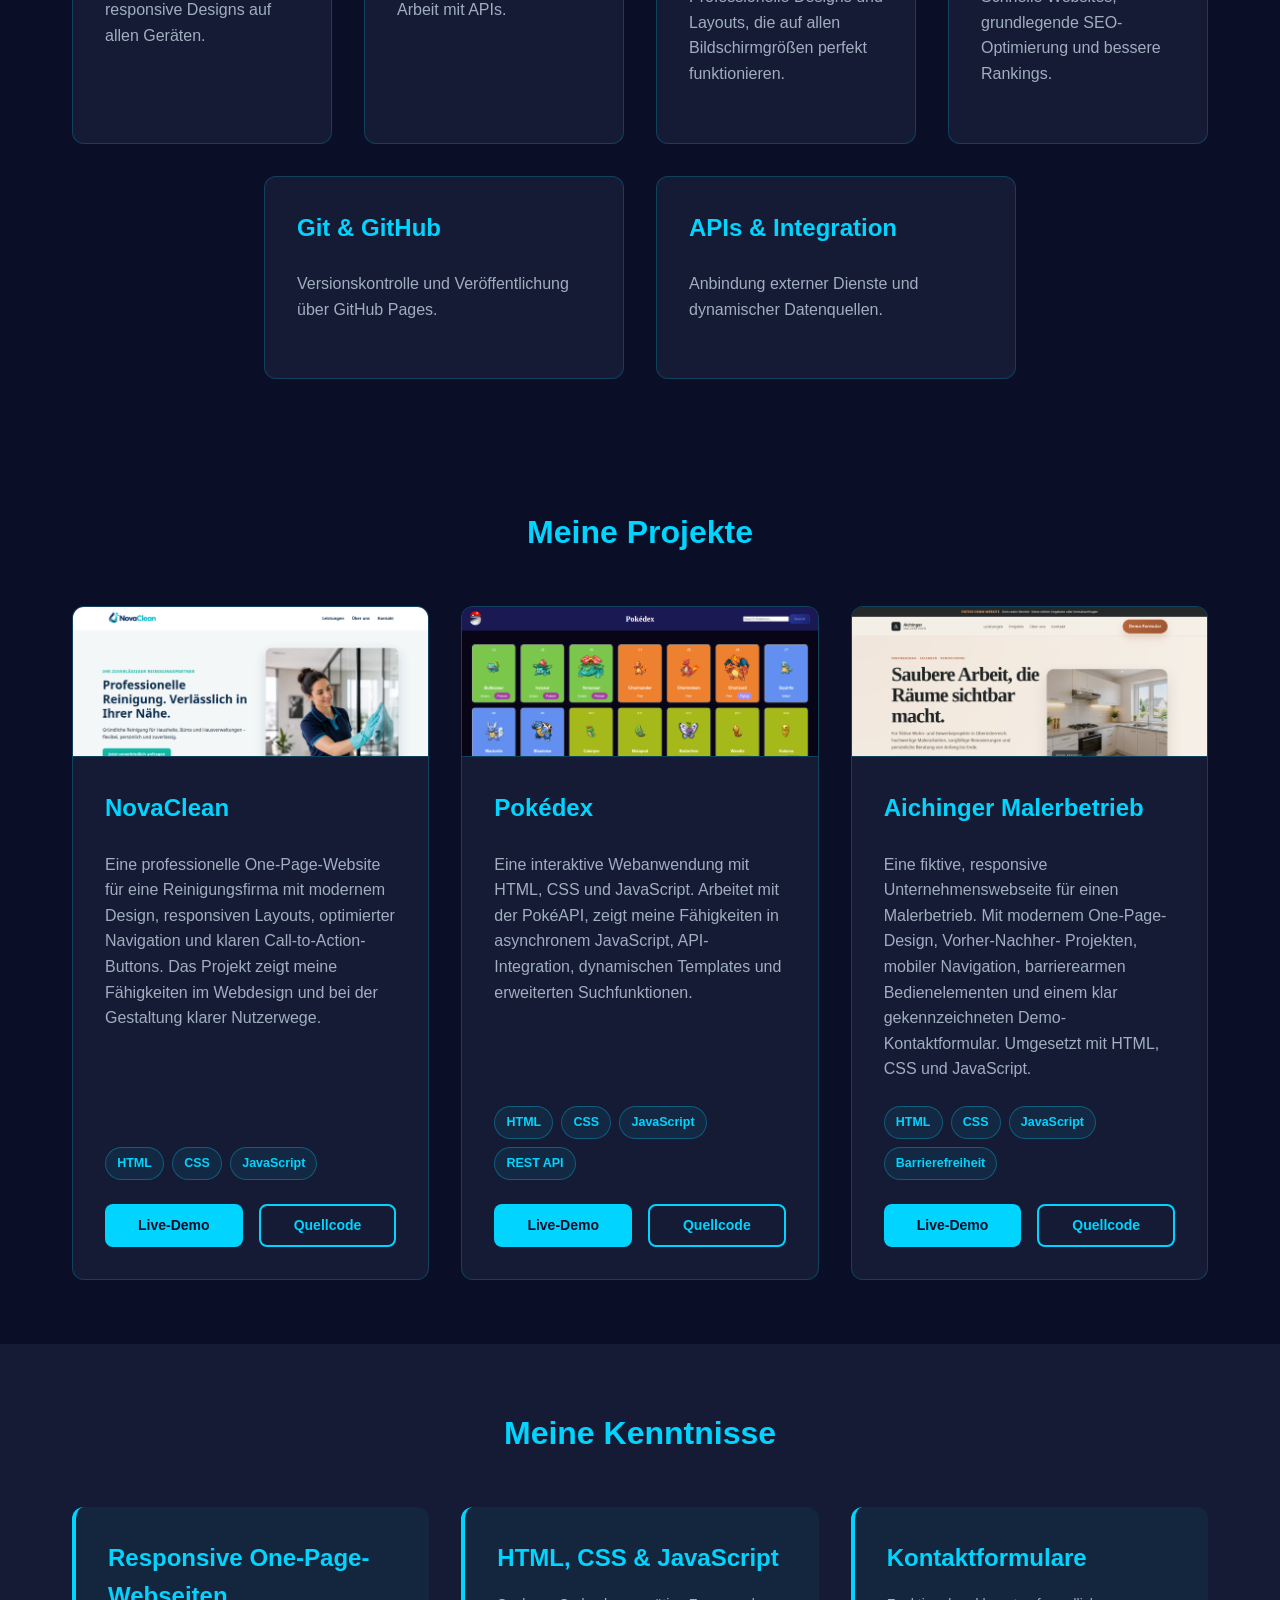
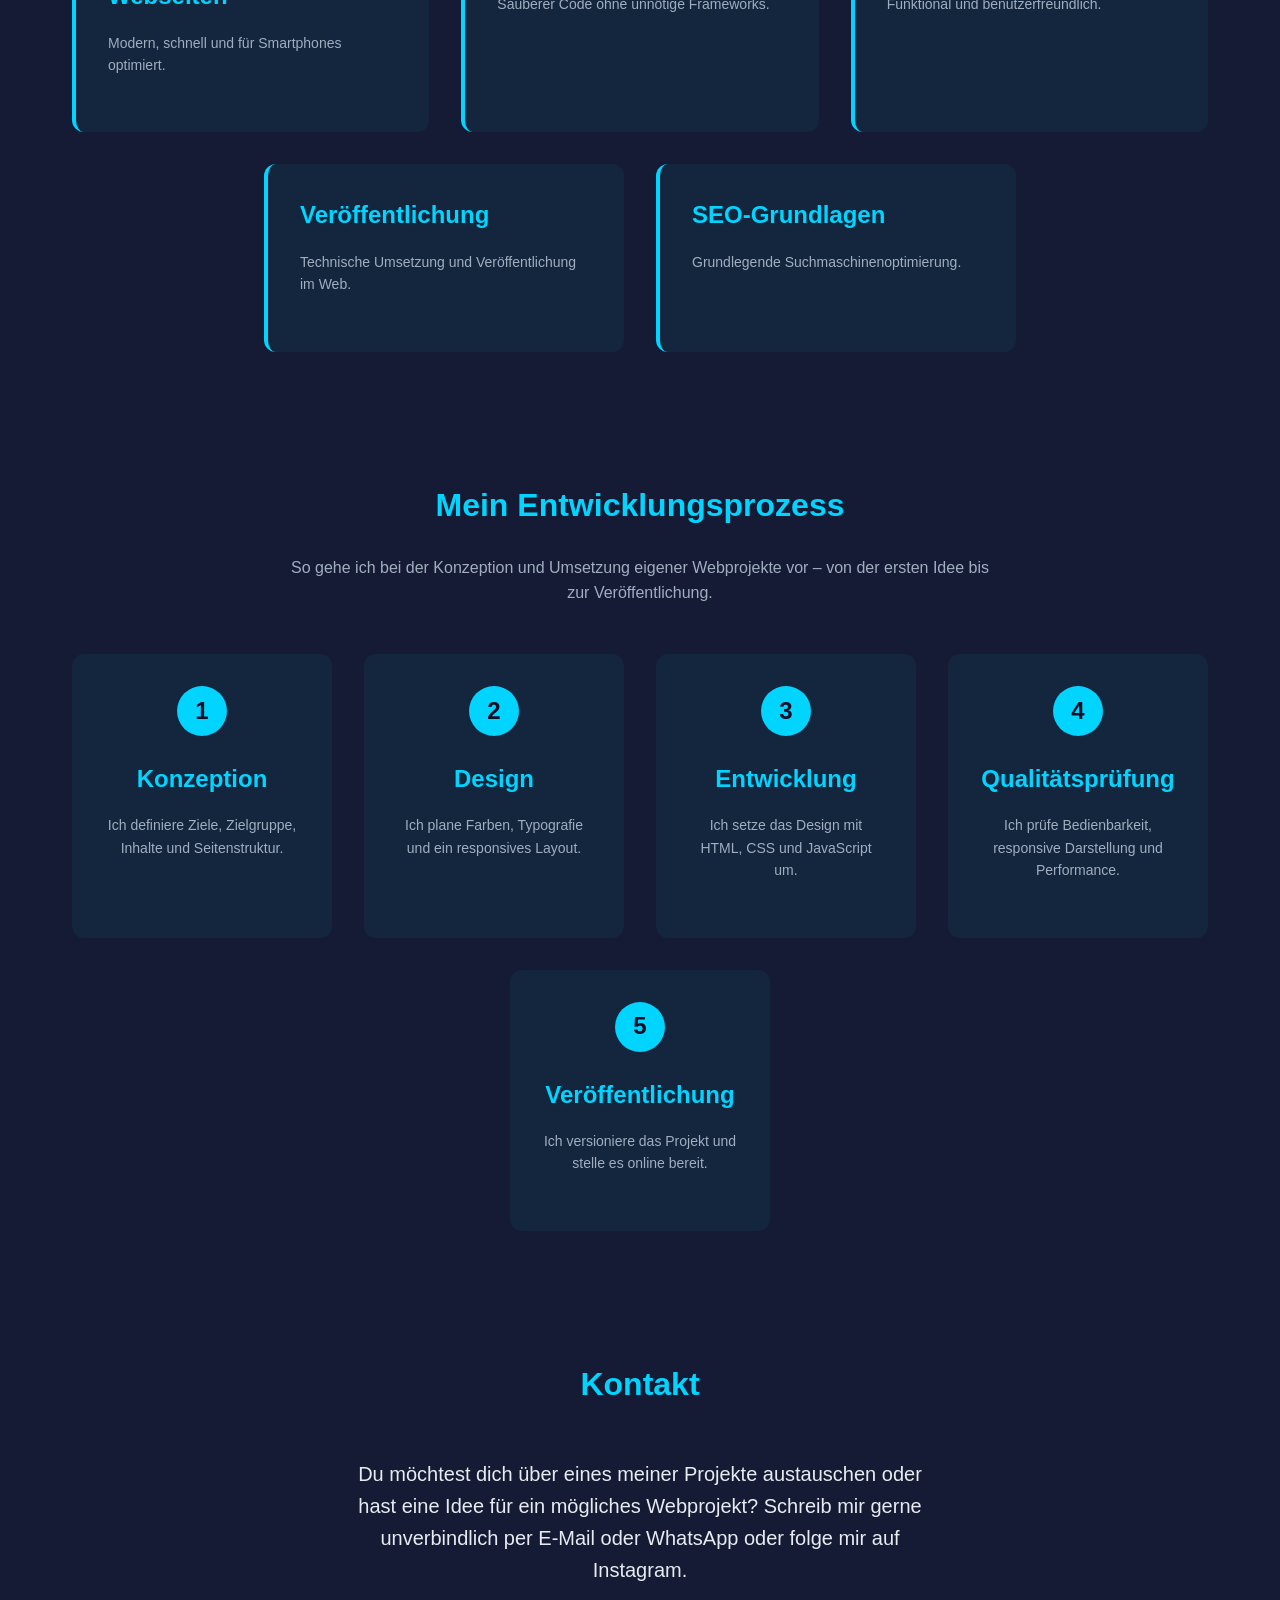
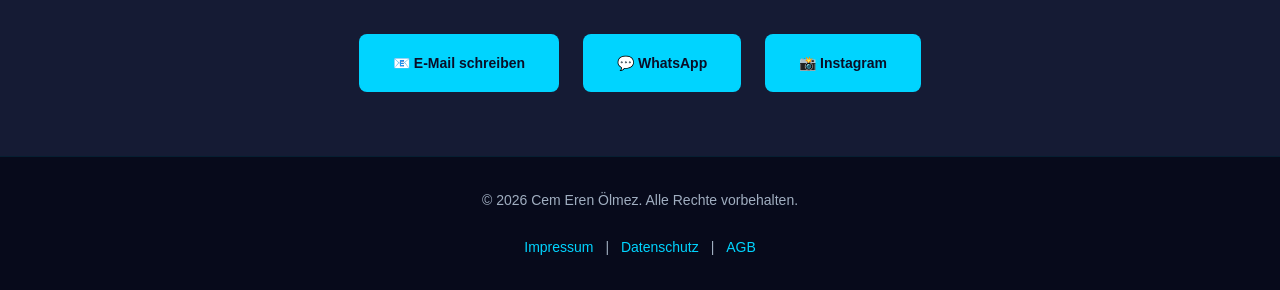
==== commit d6cf292b: "improve navigation accessibility and active states" ====
--- a/index.html
+++ b/index.html
@@ -3,7 +3,35 @@
   <head>
     <meta charset="UTF-8" />
     <meta name="viewport" content="width=device-width, initial-scale=1.0" />
-    <title>Mein Portfolio</title>
+    <title>Cem Eren Ölmez | Angehender Full-Stack-Entwickler</title>
+    <meta
+      name="description"
+      content="Portfolio von Cem Eren Ölmez mit responsiven Webprojekten, JavaScript-Anwendungen und API-Integrationen."
+    />
+    <meta name="author" content="Cem Eren Ölmez" />
+    <meta name="theme-color" content="#0a0e27" />
+    <link rel="canonical" href="https://cemerenswe.github.io/" />
+    <meta property="og:locale" content="de_AT" />
+    <meta property="og:type" content="website" />
+    <meta property="og:site_name" content="Portfolio von Cem Eren Ölmez" />
+    <meta
+      property="og:title"
+      content="Cem Eren Ölmez | Angehender Full-Stack-Entwickler"
+    />
+    <meta
+      property="og:description"
+      content="Entdecke meine Webprojekte, Frontend-Kenntnisse und bisherigen Erfahrungen mit APIs."
+    />
+    <meta property="og:url" content="https://cemerenswe.github.io/" />
+    <meta name="twitter:card" content="summary" />
+    <meta
+      name="twitter:title"
+      content="Cem Eren Ölmez | Angehender Full-Stack-Entwickler"
+    />
+    <meta
+      name="twitter:description"
+      content="Entdecke meine Webprojekte, Frontend-Kenntnisse und bisherigen Erfahrungen mit APIs."
+    />
     <link rel="stylesheet" href="style.css" />
     <link
       rel="icon"
@@ -14,11 +42,20 @@
   <body>
     <nav class="navbar">
       <div class="nav-container">
-        <div class="nav-logo">Cem Eren Ölmez</div>
-        <button class="burger-menu" id="burgerMenu">
-          <span></span>
-          <span></span>
-          <span></span>
+        <a href="#hero" class="nav-logo" aria-label="Zur Startseite"
+          >Cem Eren Ölmez</a
+        >
+        <button
+          class="burger-menu"
+          id="burgerMenu"
+          type="button"
+          aria-label="Navigation öffnen"
+          aria-expanded="false"
+          aria-controls="navLinks"
+        >
+          <span aria-hidden="true"></span>
+          <span aria-hidden="true"></span>
+          <span aria-hidden="true"></span>
         </button>
         <ul class="nav-links" id="navLinks">
           <li><a href="#about">Über mich</a></li>
@@ -32,9 +69,7 @@
     <section class="hero" id="hero">
       <div class="hero-content">
         <h1>Cem Eren Ölmez</h1>
-        <p class="hero-subtitle">
-          Angehender Full-Stack-Entwickler & Webdesign-Enthusiast
-        </p>
+        <p class="hero-subtitle">Angehender Full-Stack-Entwickler</p>
         <p class="hero-description">
           In meinem persönlichen Lern- und Bewerbungsportfolio zeige ich eigene
           Webprojekte sowie meine Kenntnisse in moderner Frontend-Entwicklung
@@ -310,18 +345,21 @@
             href="mailto:cemerenswe@gmail.com"
             class="btn btn-primary"
             target="_blank"
+            rel="noopener noreferrer"
             >📧 E-Mail schreiben</a
           >
           <a
             href="https://wa.me/private-phone-removed"
             class="btn btn-primary"
             target="_blank"
+            rel="noopener noreferrer"
             >💬 WhatsApp</a
           >
           <a
             href="https://instagram.com/cemeren.dev"
             class="btn btn-primary"
             target="_blank"
+            rel="noopener noreferrer"
             >📸 Instagram</a
           >
         </div>
--- a/style.css
+++ b/style.css
@@ -77,6 +77,12 @@
   color: var(--secondary-color);
 }
 
+a:focus-visible,
+button:focus-visible {
+  outline: 3px solid var(--primary-color);
+  outline-offset: 4px;
+}
+
 .container {
   max-width: 1200px;
   margin: 0 auto;
@@ -115,6 +121,7 @@
 }
 
 .nav-links a {
+  position: relative;
   color: var(--text-light);
   font-size: var(--font-size-small);
   font-weight: 500;
@@ -122,7 +129,22 @@
 }
 
 .nav-links a:hover {
-  color: var(--primary-color);
+  color: var(--secondary-color);
+}
+
+.nav-links a.active {
+  color: var(--primary-color);
+}
+
+.nav-links a.active::after {
+  content: "";
+  position: absolute;
+  right: 0;
+  bottom: -8px;
+  left: 0;
+  height: 2px;
+  border-radius: 2px;
+  background-color: var(--primary-color);
 }
 
 .burger-menu {
@@ -731,3 +753,17 @@
     padding: 0 var(--spacing-md);
   }
 }
+
+@media (prefers-reduced-motion: reduce) {
+  html {
+    scroll-behavior: auto;
+  }
+
+  *,
+  *::before,
+  *::after {
+    animation-duration: 0.01ms !important;
+    animation-iteration-count: 1 !important;
+    transition-duration: 0.01ms !important;
+  }
+}
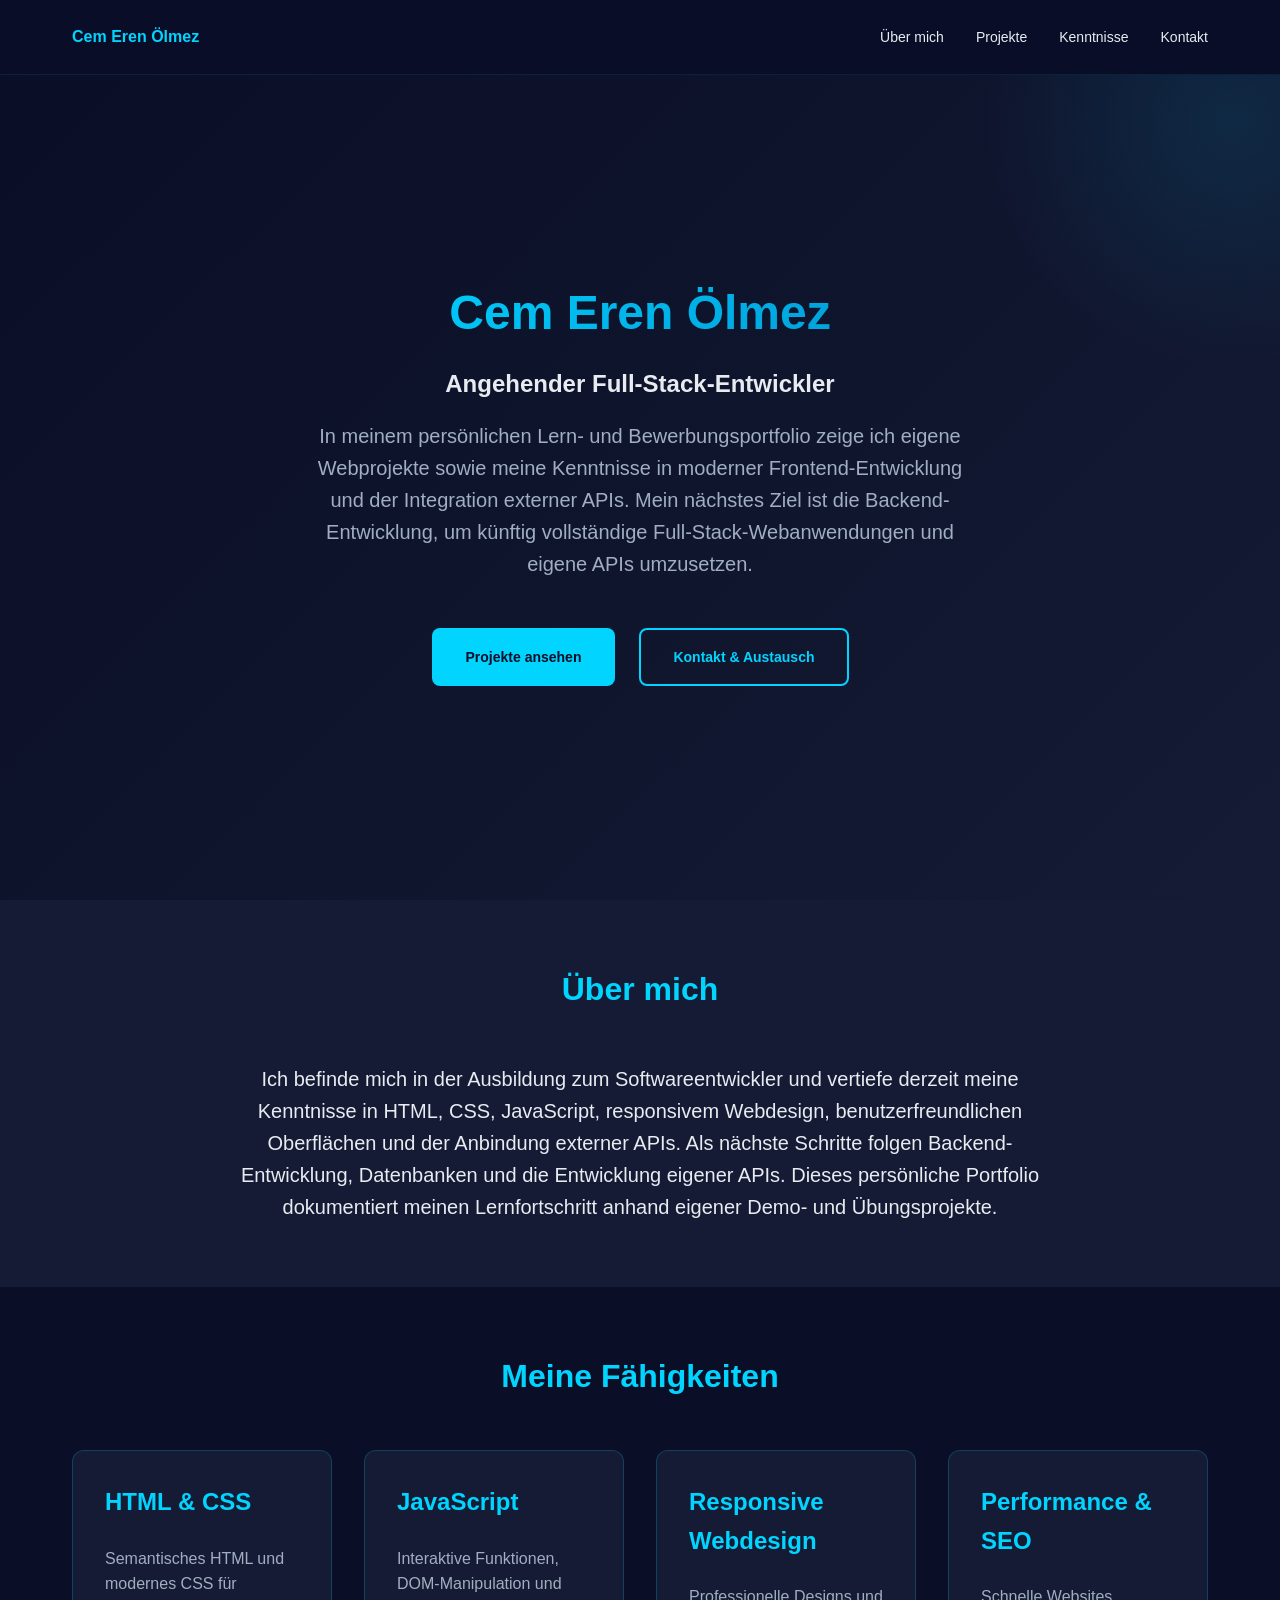
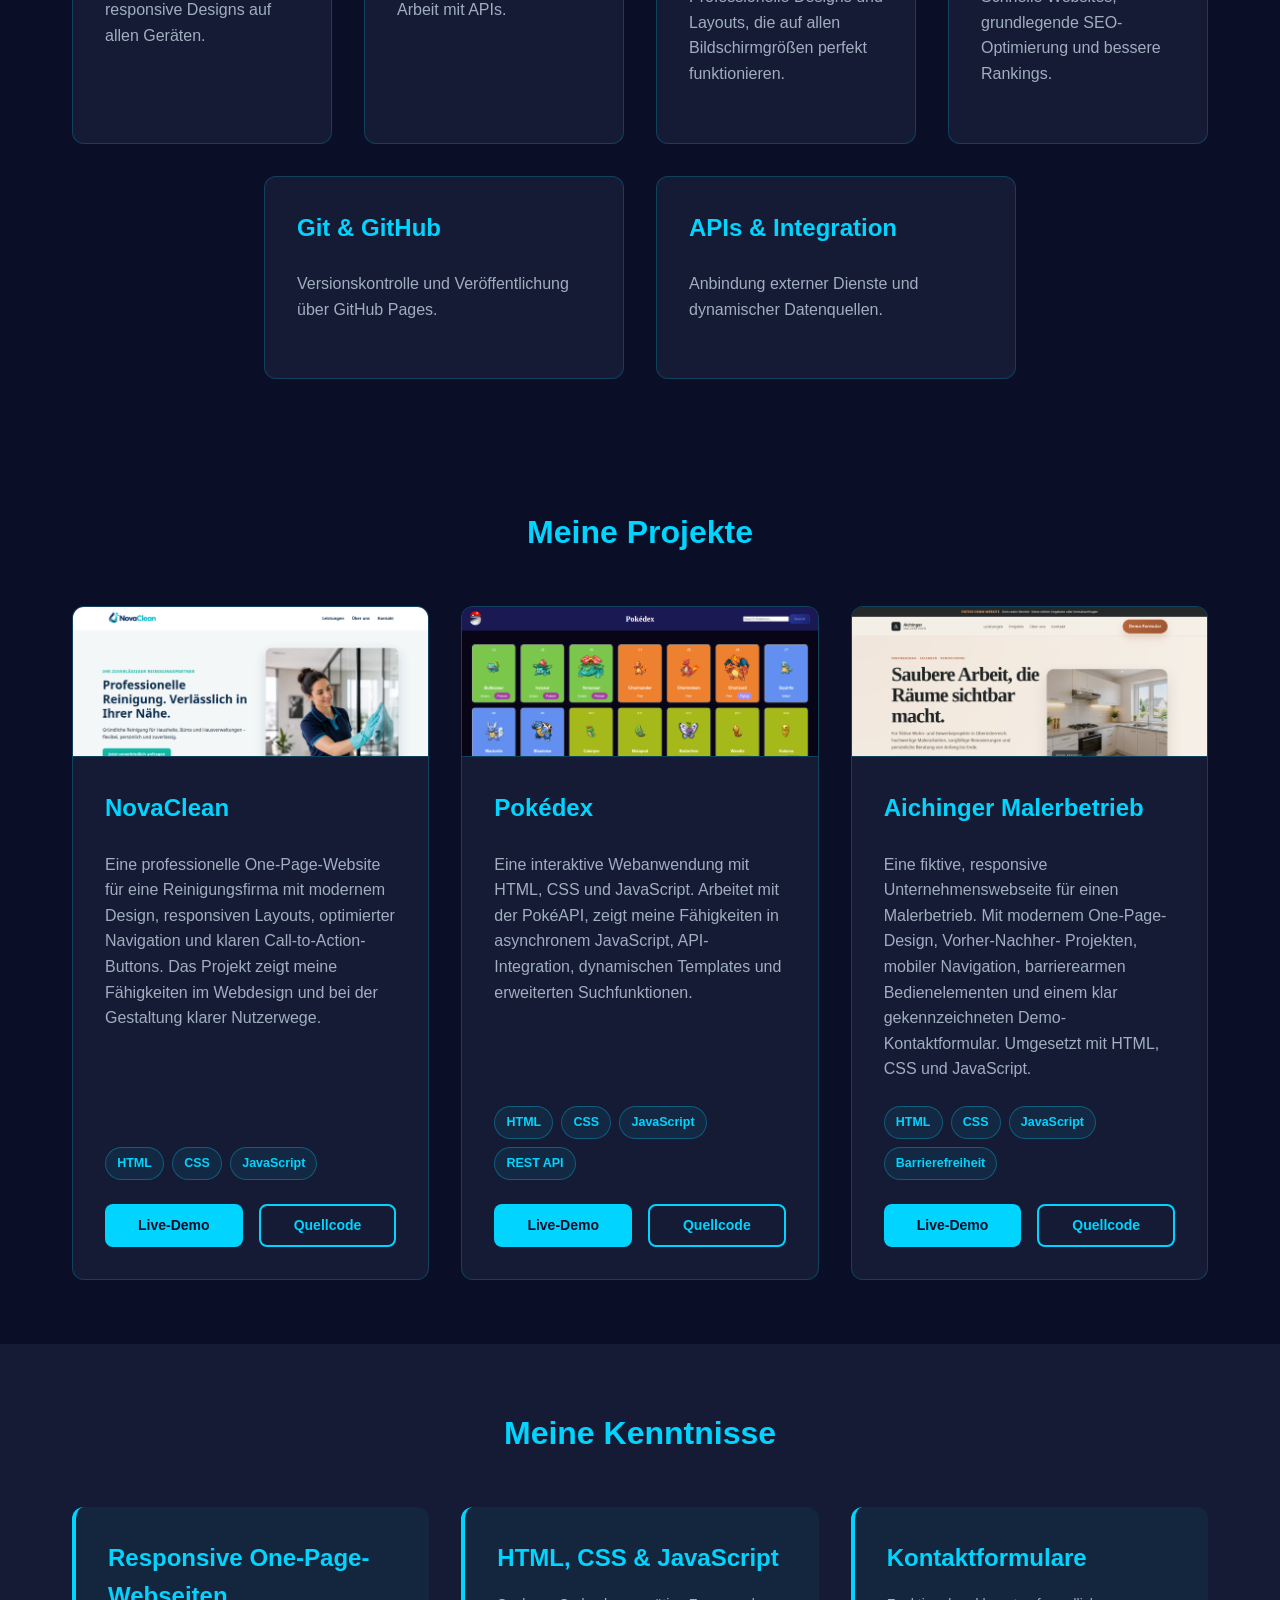
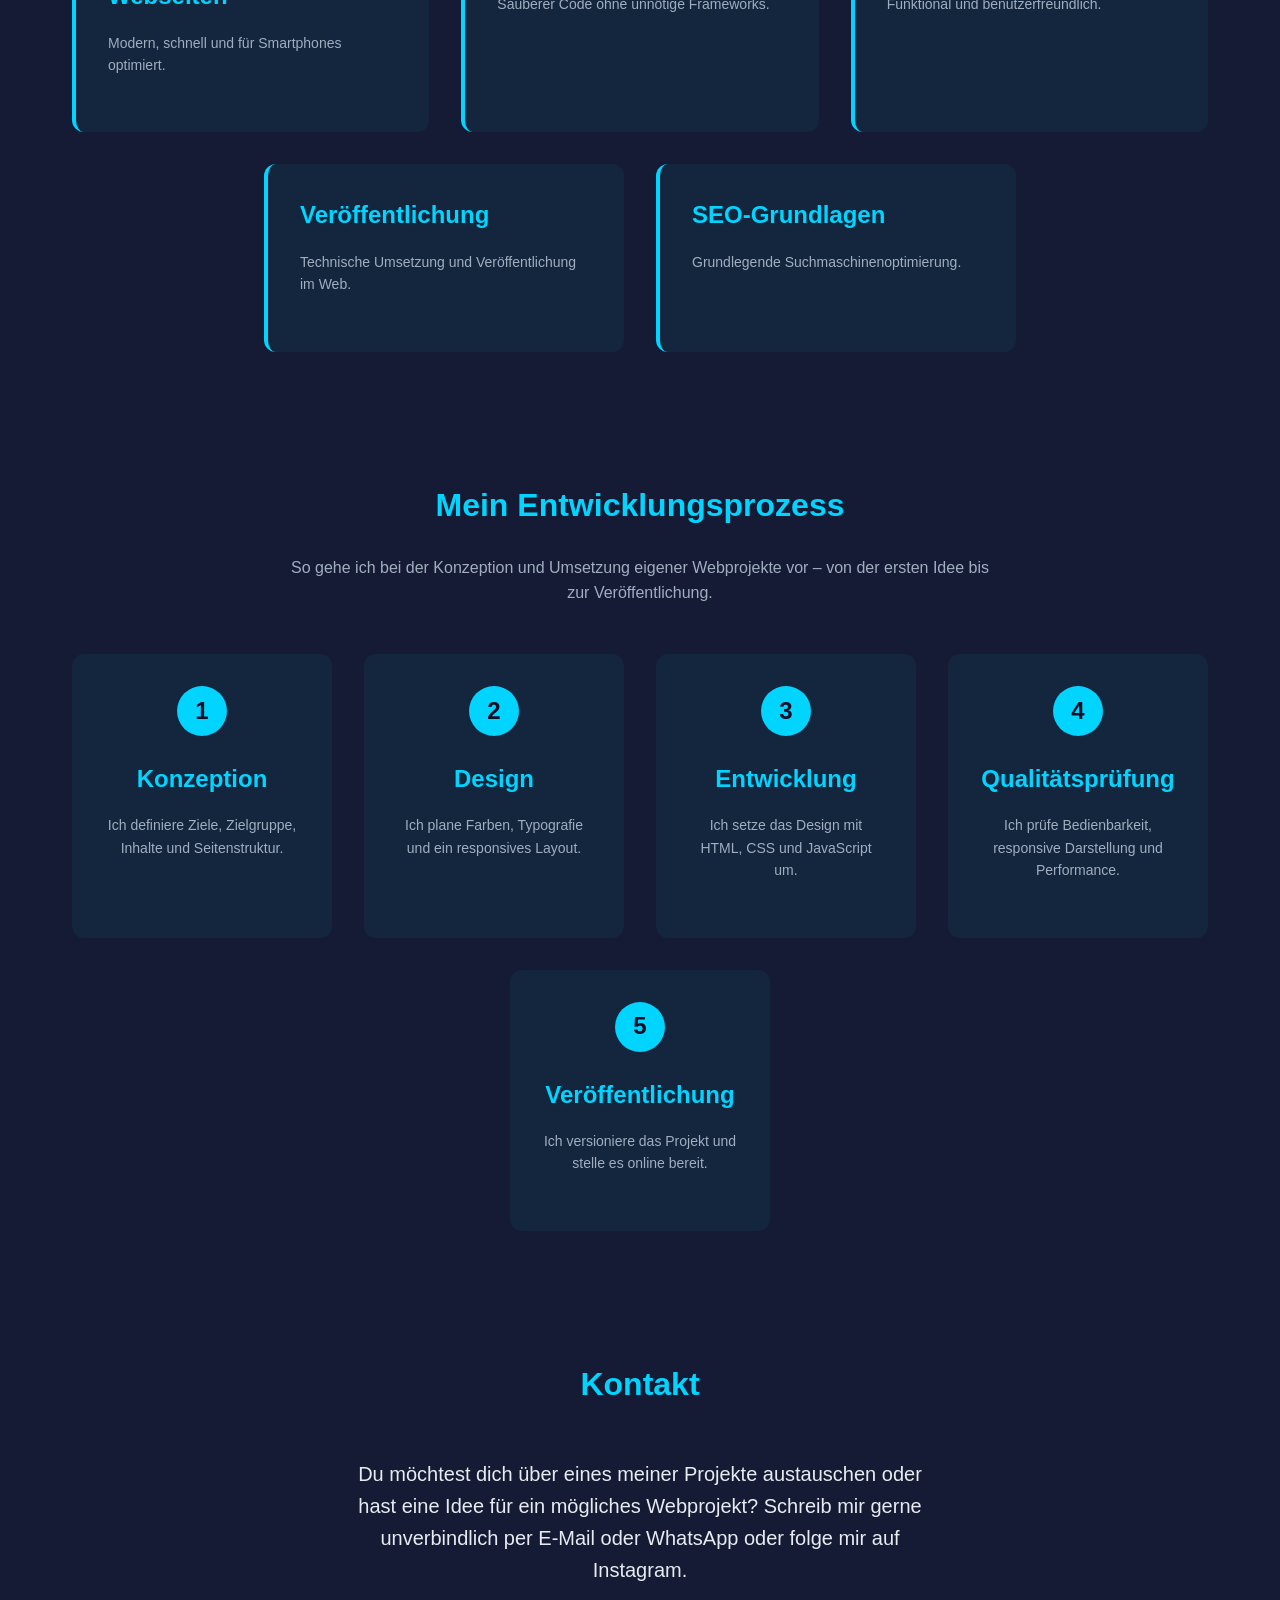
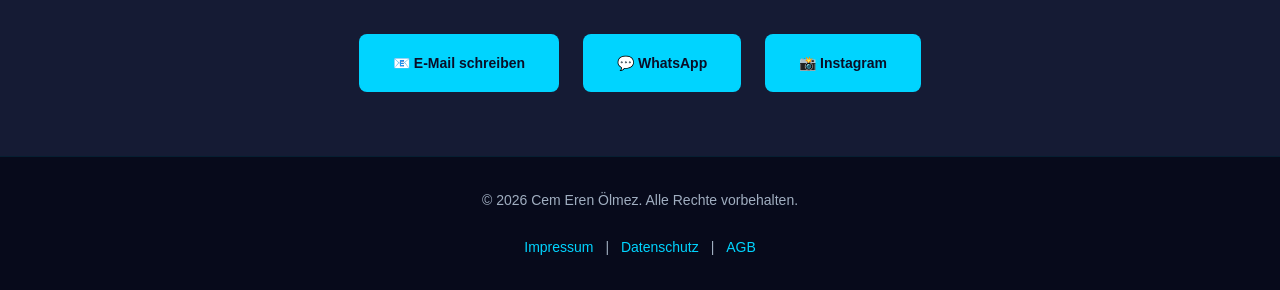
==== commit 85ab738b: "remove unnecessary cookie consent banner" ====
--- a/index.html
+++ b/index.html
@@ -379,29 +379,6 @@
       </div>
     </footer>
 
-    <div
-      id="cookieBanner"
-      class="cookie-banner"
-      aria-live="polite"
-      style="display: none"
-    >
-      <div class="container">
-        <p>
-          Diese Website verwendet keine nicht notwendigen Cookies. Für den
-          vollen Funktionsumfang stimmen Sie bitte der Verwendung zu.
-        </p>
-        <div class="cookie-actions">
-          <button id="acceptCookies" class="btn btn-primary">
-            Akzeptieren
-          </button>
-          <button id="declineCookies" class="btn btn-secondary">
-            Ablehnen
-          </button>
-          <a href="datenschutz.html" class="btn btn-link">Mehr erfahren</a>
-        </div>
-      </div>
-    </div>
-
     <script src="script.js"></script>
   </body>
 </html>
--- a/style.css
+++ b/style.css
@@ -546,41 +546,6 @@
   color: var(--text-muted);
 }
 
-/* ========== Cookie Banner ========== */
-.cookie-banner {
-  position: fixed;
-  left: 50%;
-  transform: translateX(-50%);
-  bottom: 24px;
-  background: rgba(10, 14, 39, 0.98);
-  border: 1px solid rgba(0, 212, 255, 0.08);
-  padding: 12px 16px;
-  border-radius: 12px;
-  box-shadow: 0 10px 30px rgba(0, 0, 0, 0.5);
-  z-index: 120;
-  max-width: 1100px;
-  width: calc(100% - 48px);
-}
-
-.cookie-banner p {
-  margin: 0 12px 0 0;
-  color: var(--text-light);
-  display: inline-block;
-}
-
-.cookie-actions {
-  display: inline-flex;
-  gap: 8px;
-  align-items: center;
-}
-
-.cookie-banner .btn-link {
-  background: none;
-  color: var(--text-muted);
-  border: none;
-  padding: 8px;
-}
-
 /* ========== Footer Links ========== */
 .footer-links {
   margin-top: var(--spacing-md);
@@ -697,14 +662,6 @@
     width: 100%;
   }
 
-  .cookie-banner {
-    left: 0;
-    transform: none;
-    width: 100%;
-    border-radius: 0;
-    bottom: 0;
-  }
-
   .skills-grid,
   .projects-grid,
   .services-grid,
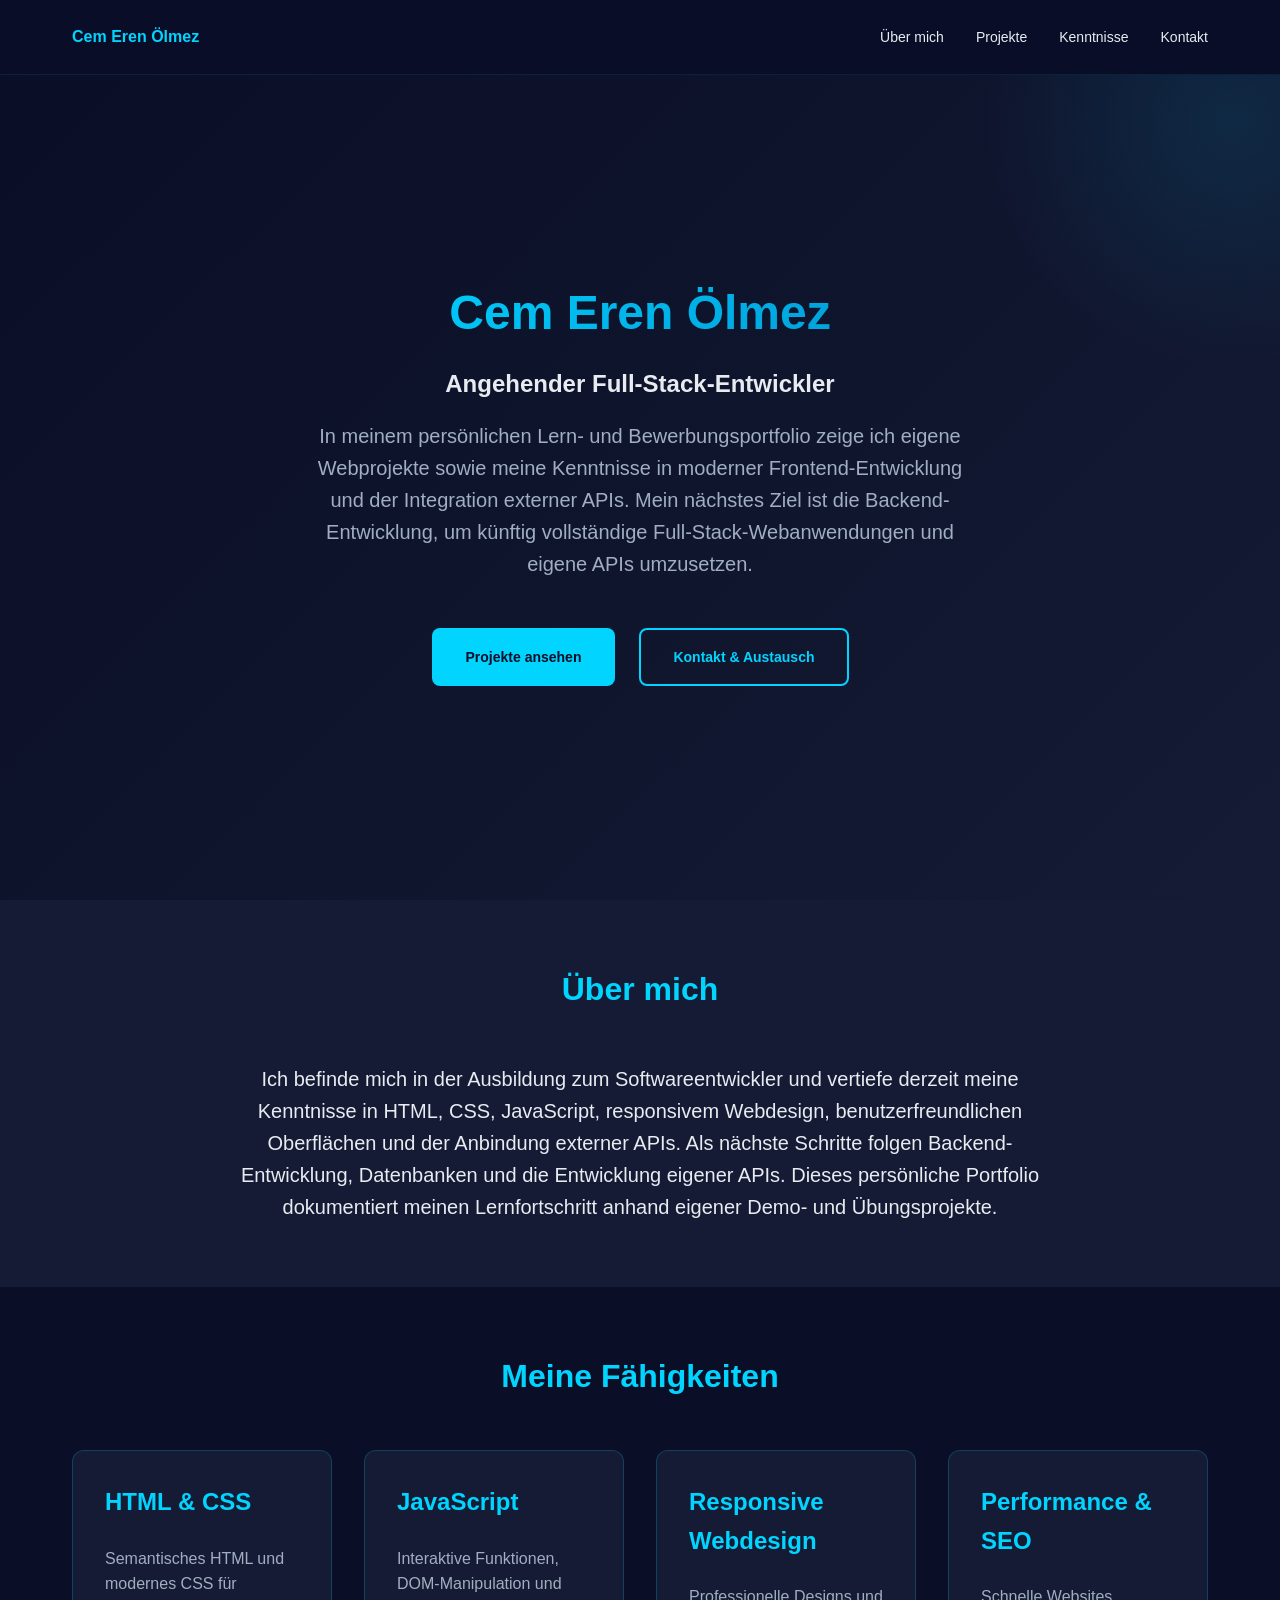
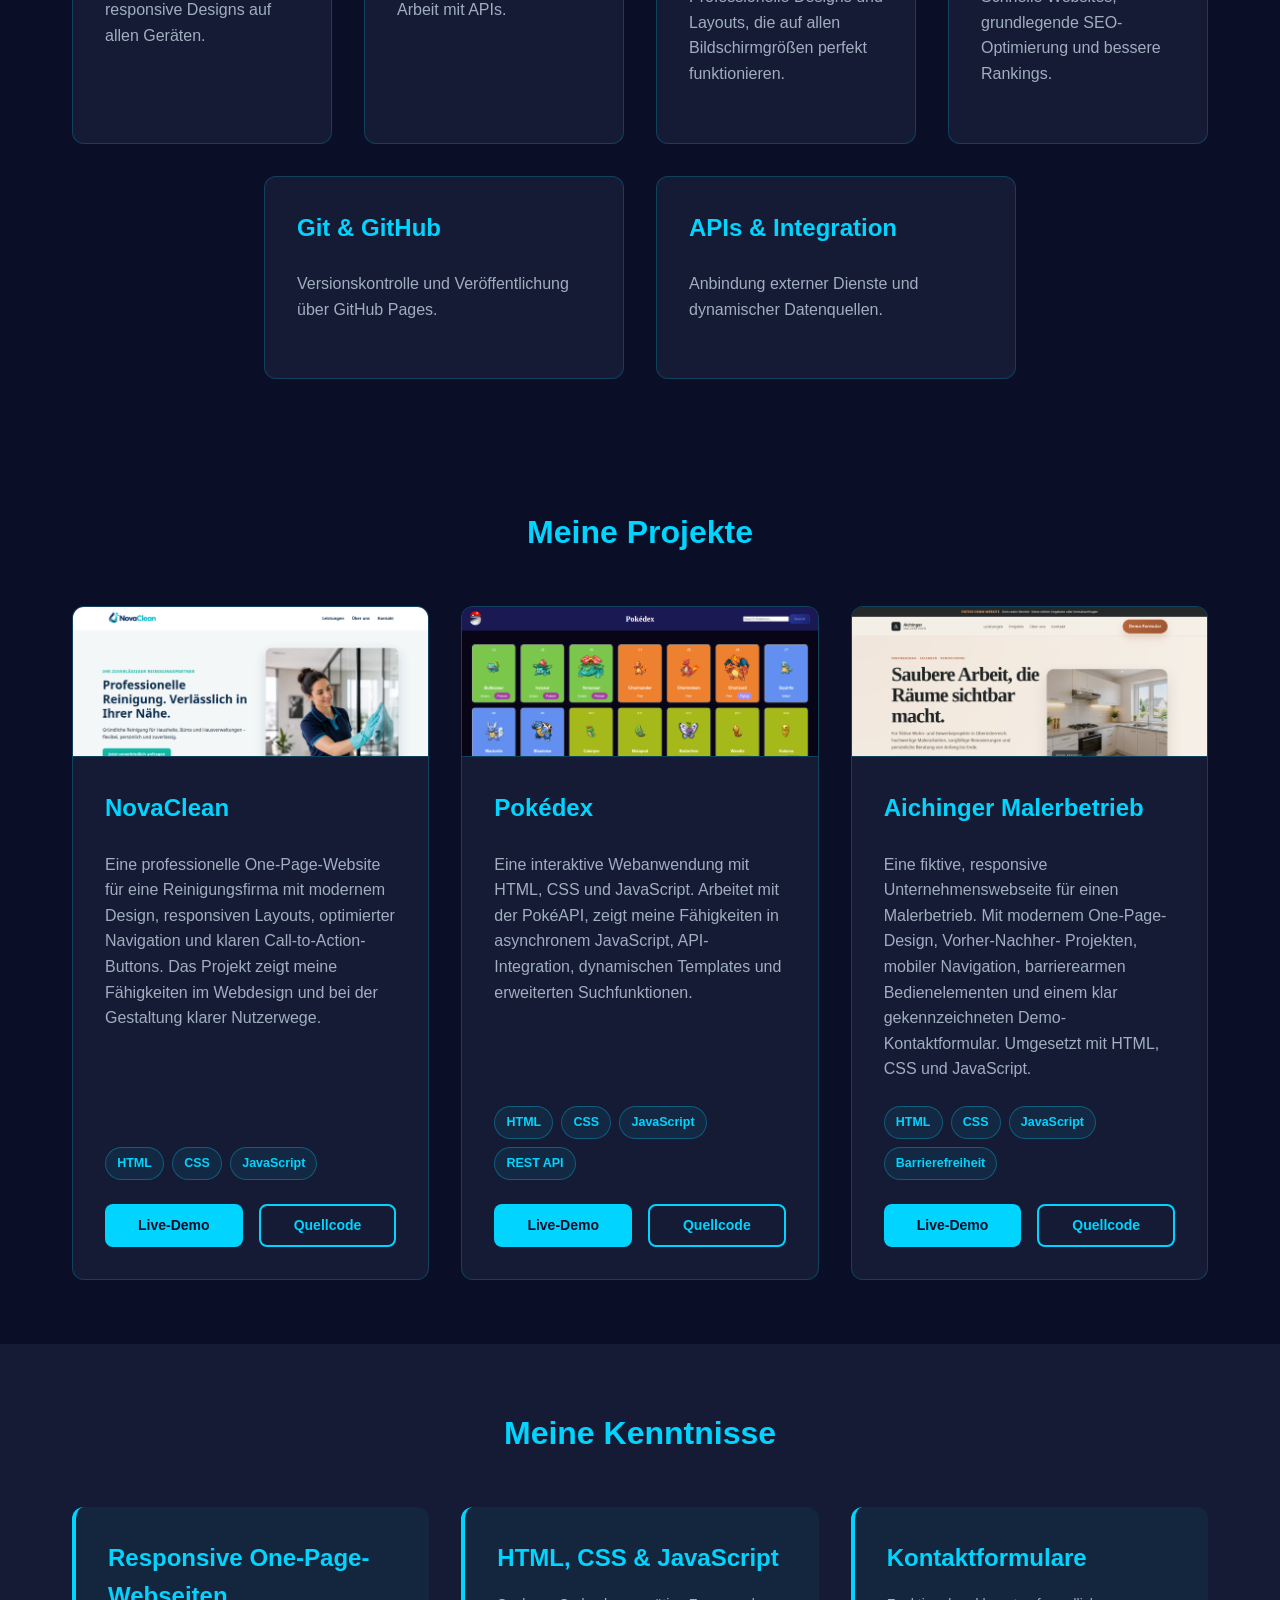
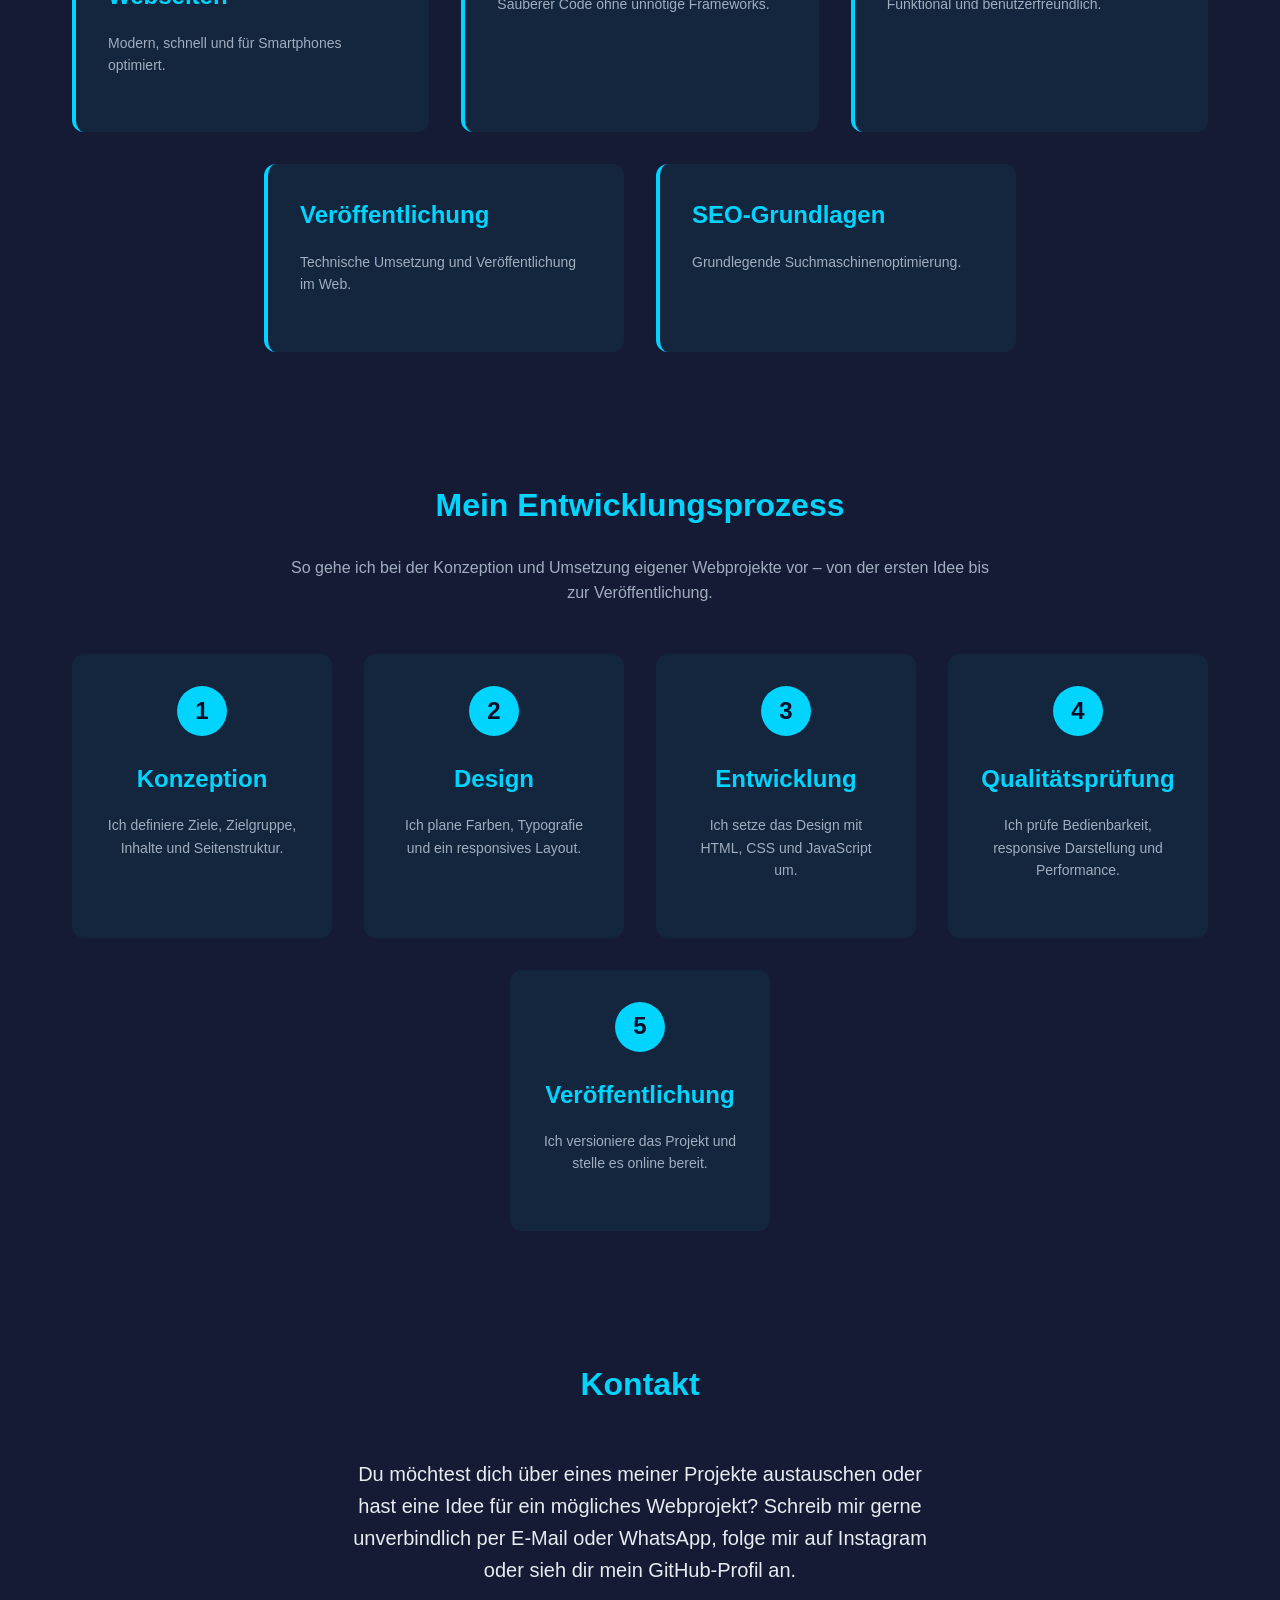
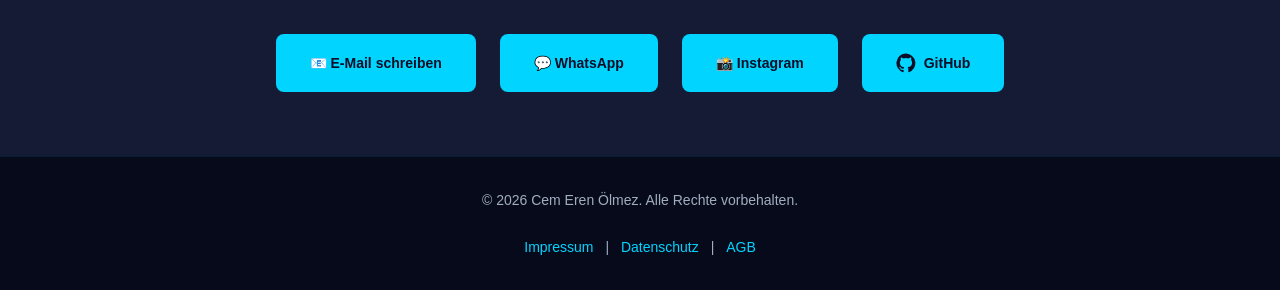
==== commit 6fec2e51: "align GitHub contact button with social links" ====
--- a/index.html
+++ b/index.html
@@ -23,7 +23,17 @@
       content="Entdecke meine Webprojekte, Frontend-Kenntnisse und bisherigen Erfahrungen mit APIs."
     />
     <meta property="og:url" content="https://cemerenswe.github.io/" />
-    <meta name="twitter:card" content="summary" />
+    <meta
+      property="og:image"
+      content="https://cemerenswe.github.io/assets/social-preview.png"
+    />
+    <meta
+      property="og:image:alt"
+      content="Portfolio von Cem Eren Ölmez – Frontend, JavaScript und APIs"
+    />
+    <meta property="og:image:width" content="1731" />
+    <meta property="og:image:height" content="909" />
+    <meta name="twitter:card" content="summary_large_image" />
     <meta
       name="twitter:title"
       content="Cem Eren Ölmez | Angehender Full-Stack-Entwickler"
@@ -31,6 +41,14 @@
     <meta
       name="twitter:description"
       content="Entdecke meine Webprojekte, Frontend-Kenntnisse und bisherigen Erfahrungen mit APIs."
+    />
+    <meta
+      name="twitter:image"
+      content="https://cemerenswe.github.io/assets/social-preview.png"
+    />
+    <meta
+      name="twitter:image:alt"
+      content="Portfolio von Cem Eren Ölmez – Frontend, JavaScript und APIs"
     />
     <link rel="stylesheet" href="style.css" />
     <link
@@ -338,7 +356,8 @@
         <p>
           Du möchtest dich über eines meiner Projekte austauschen oder hast eine
           Idee für ein mögliches Webprojekt? Schreib mir gerne unverbindlich per
-          E-Mail oder WhatsApp oder folge mir auf Instagram.
+          E-Mail oder WhatsApp, folge mir auf Instagram oder sieh dir mein
+          GitHub-Profil an.
         </p>
         <div class="contact-methods">
           <a
@@ -362,6 +381,25 @@
             rel="noopener noreferrer"
             >📸 Instagram</a
           >
+          <a
+            href="https://github.com/cemerenswe"
+            class="btn btn-primary contact-button"
+            target="_blank"
+            rel="noopener noreferrer"
+            ><svg
+              class="contact-icon"
+              viewBox="0 0 24 24"
+              width="20"
+              height="20"
+              aria-hidden="true"
+              focusable="false"
+            >
+              <path
+                fill="currentColor"
+                d="M12 .7A11.5 11.5 0 0 0 8.36 23.1c.58.1.79-.25.79-.56v-2.23c-3.24.7-3.92-1.37-3.92-1.37-.53-1.35-1.3-1.71-1.3-1.71-1.06-.73.08-.71.08-.71 1.17.08 1.79 1.2 1.79 1.2 1.04 1.79 2.73 1.27 3.4.97.1-.76.4-1.28.74-1.57-2.59-.3-5.31-1.3-5.31-5.69 0-1.26.45-2.28 1.19-3.09-.12-.29-.52-1.46.11-3.05 0 0 .97-.31 3.16 1.18a10.9 10.9 0 0 1 5.76 0c2.2-1.49 3.16-1.18 3.16-1.18.63 1.59.23 2.76.11 3.05.74.81 1.19 1.83 1.19 3.09 0 4.4-2.73 5.39-5.32 5.68.42.36.79 1.07.79 2.16v3.2c0 .31.21.67.8.56A11.5 11.5 0 0 0 12 .7Z"
+              /></svg
+            >GitHub</a
+          >
         </div>
       </div>
     </section>
--- a/style.css
+++ b/style.css
@@ -266,6 +266,7 @@
 
 .btn-primary:hover {
   background-color: var(--secondary-color);
+  color: var(--dark-bg);
   transform: translateY(-2px);
   box-shadow: 0 10px 30px rgba(0, 212, 255, 0.2);
 }
@@ -284,6 +285,17 @@
 .btn-small {
   padding: var(--spacing-xs) var(--spacing-md);
   font-size: var(--font-size-small);
+}
+
+.contact-button {
+  display: inline-flex;
+  align-items: center;
+  justify-content: center;
+  gap: var(--spacing-xs);
+}
+
+.contact-icon {
+  flex-shrink: 0;
 }
 
 section {
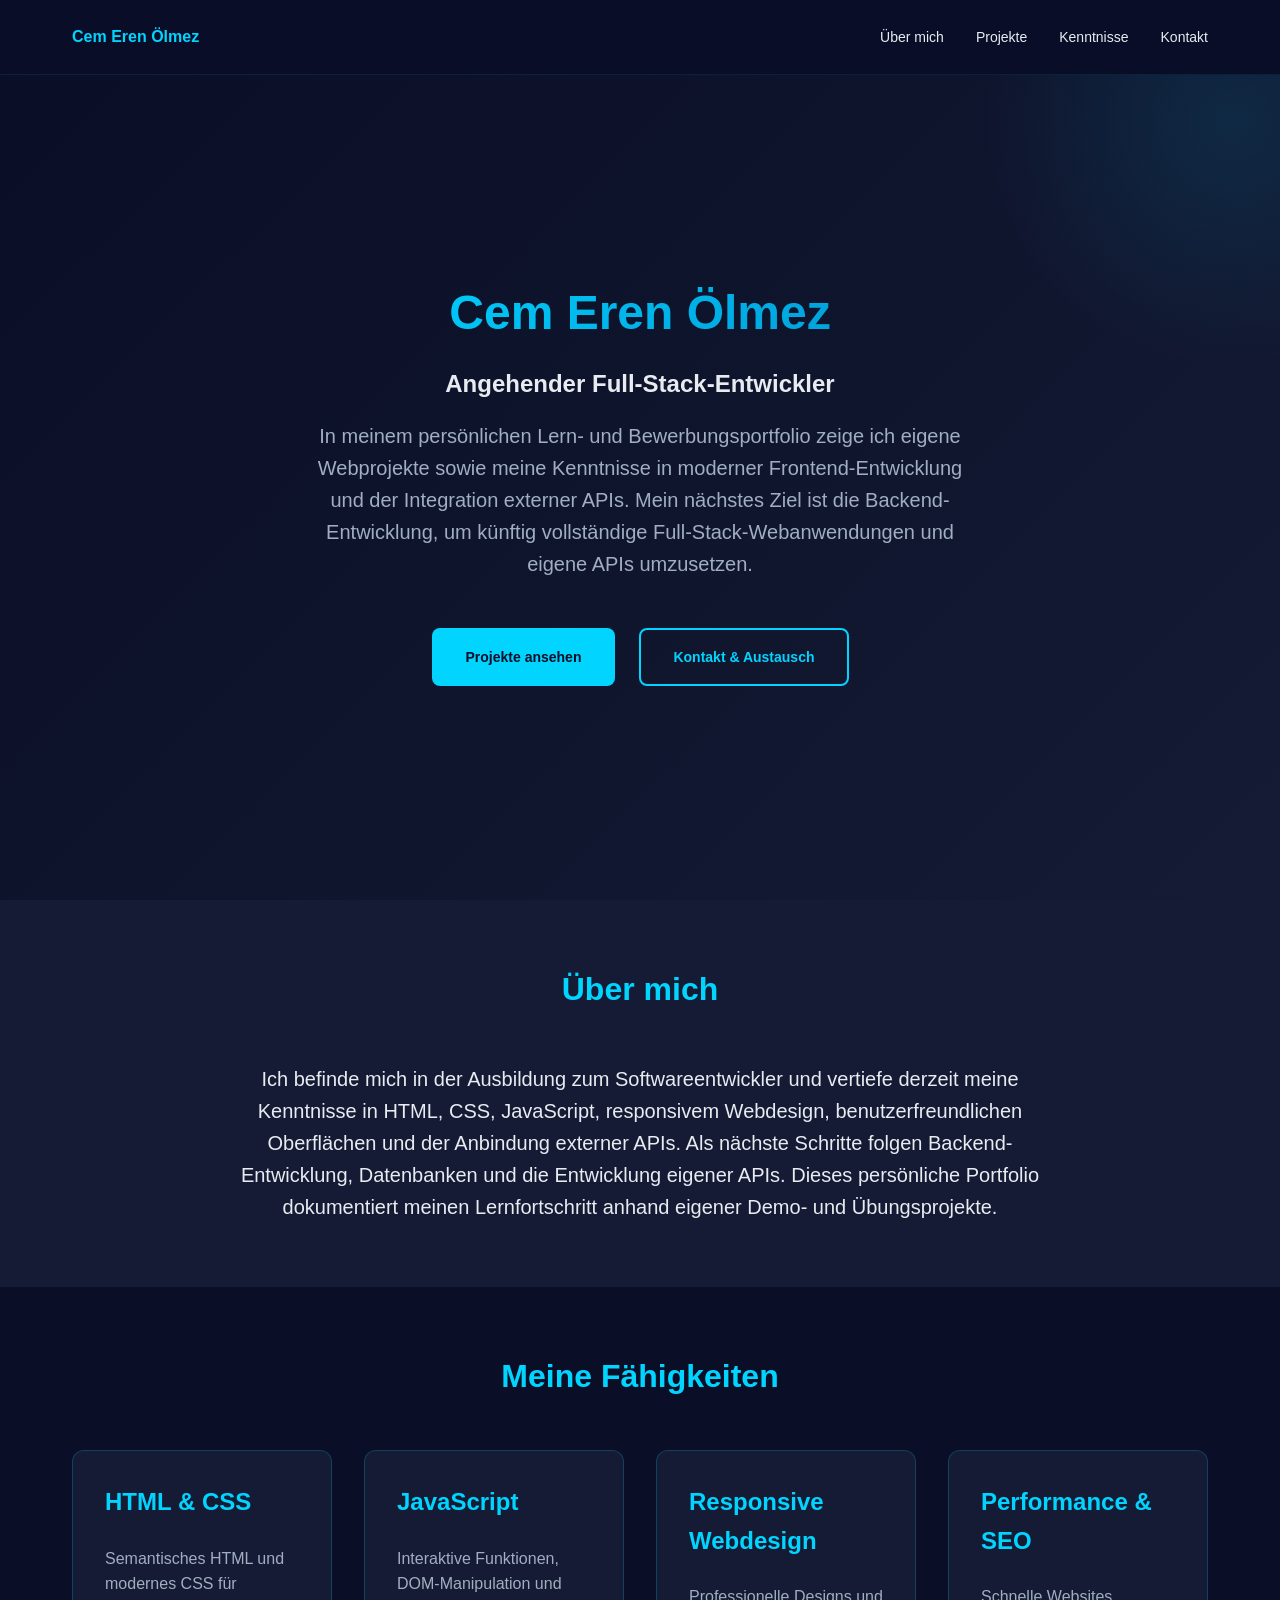
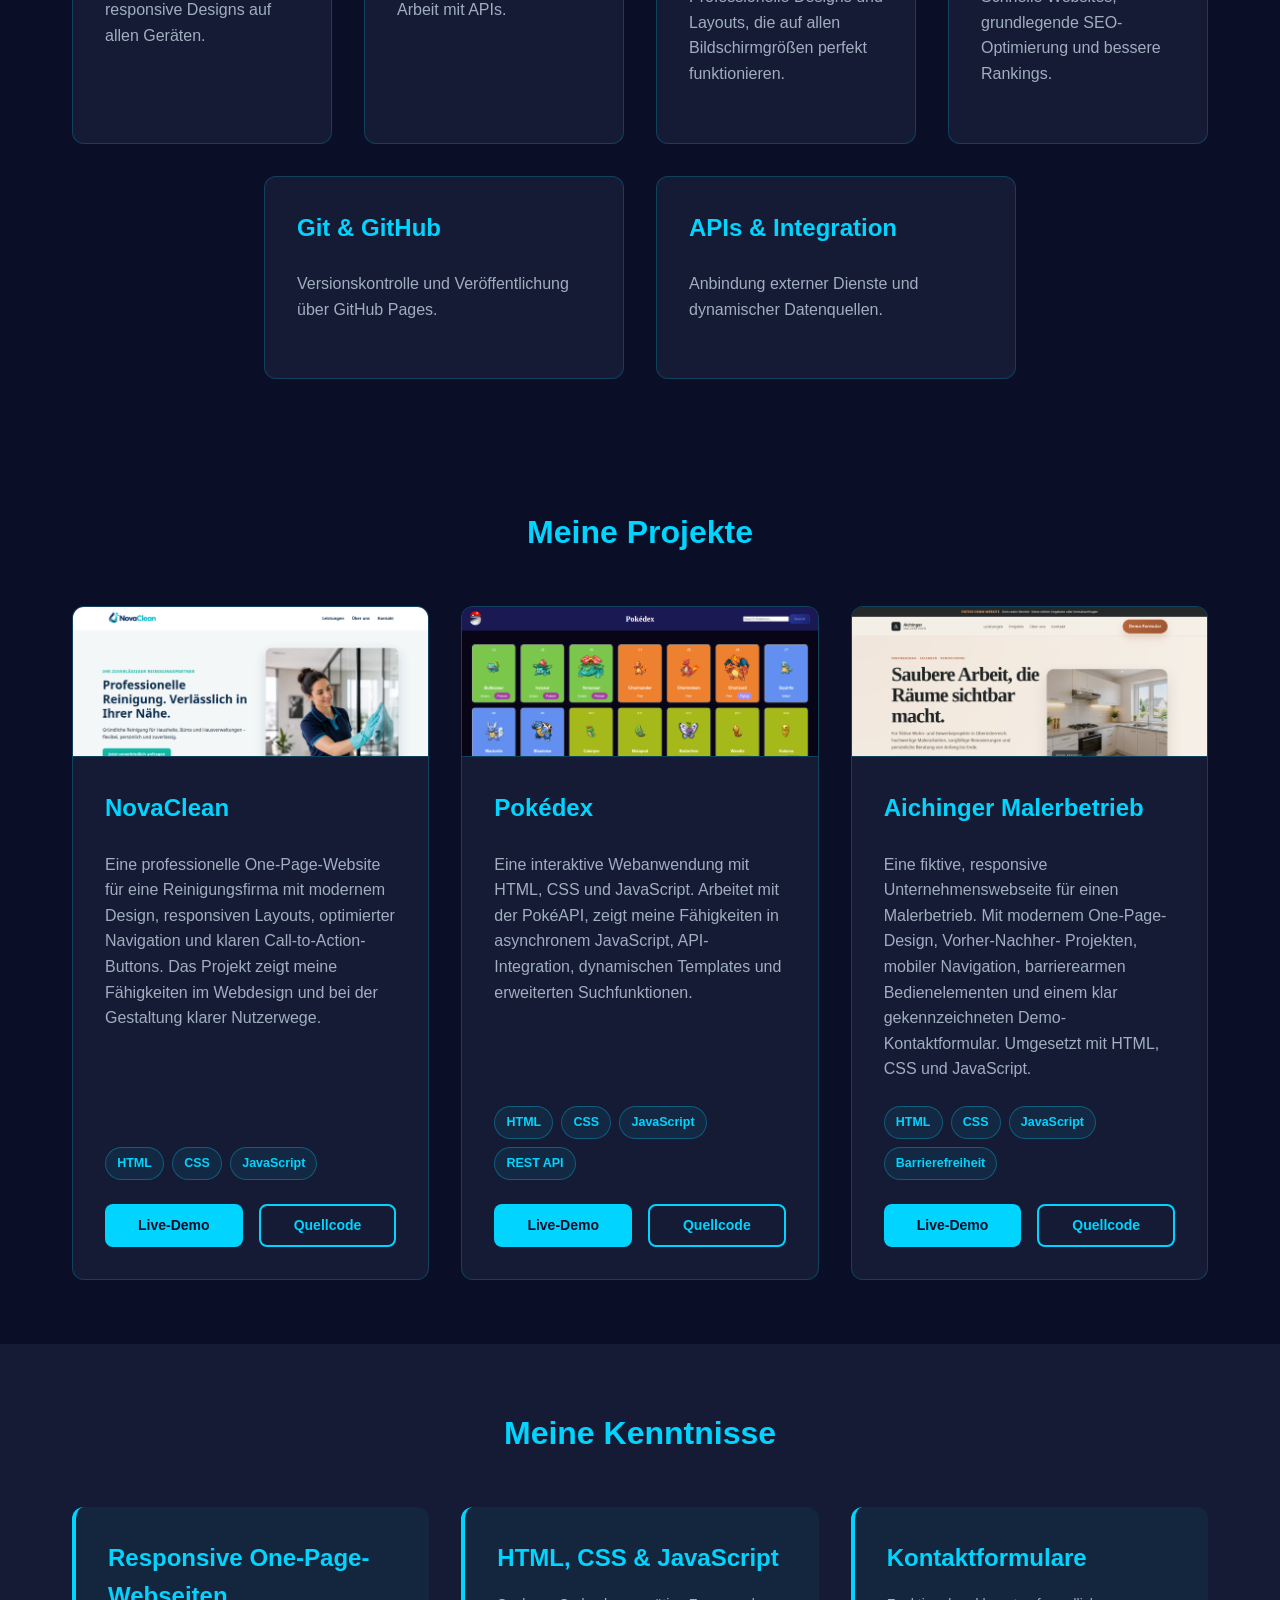
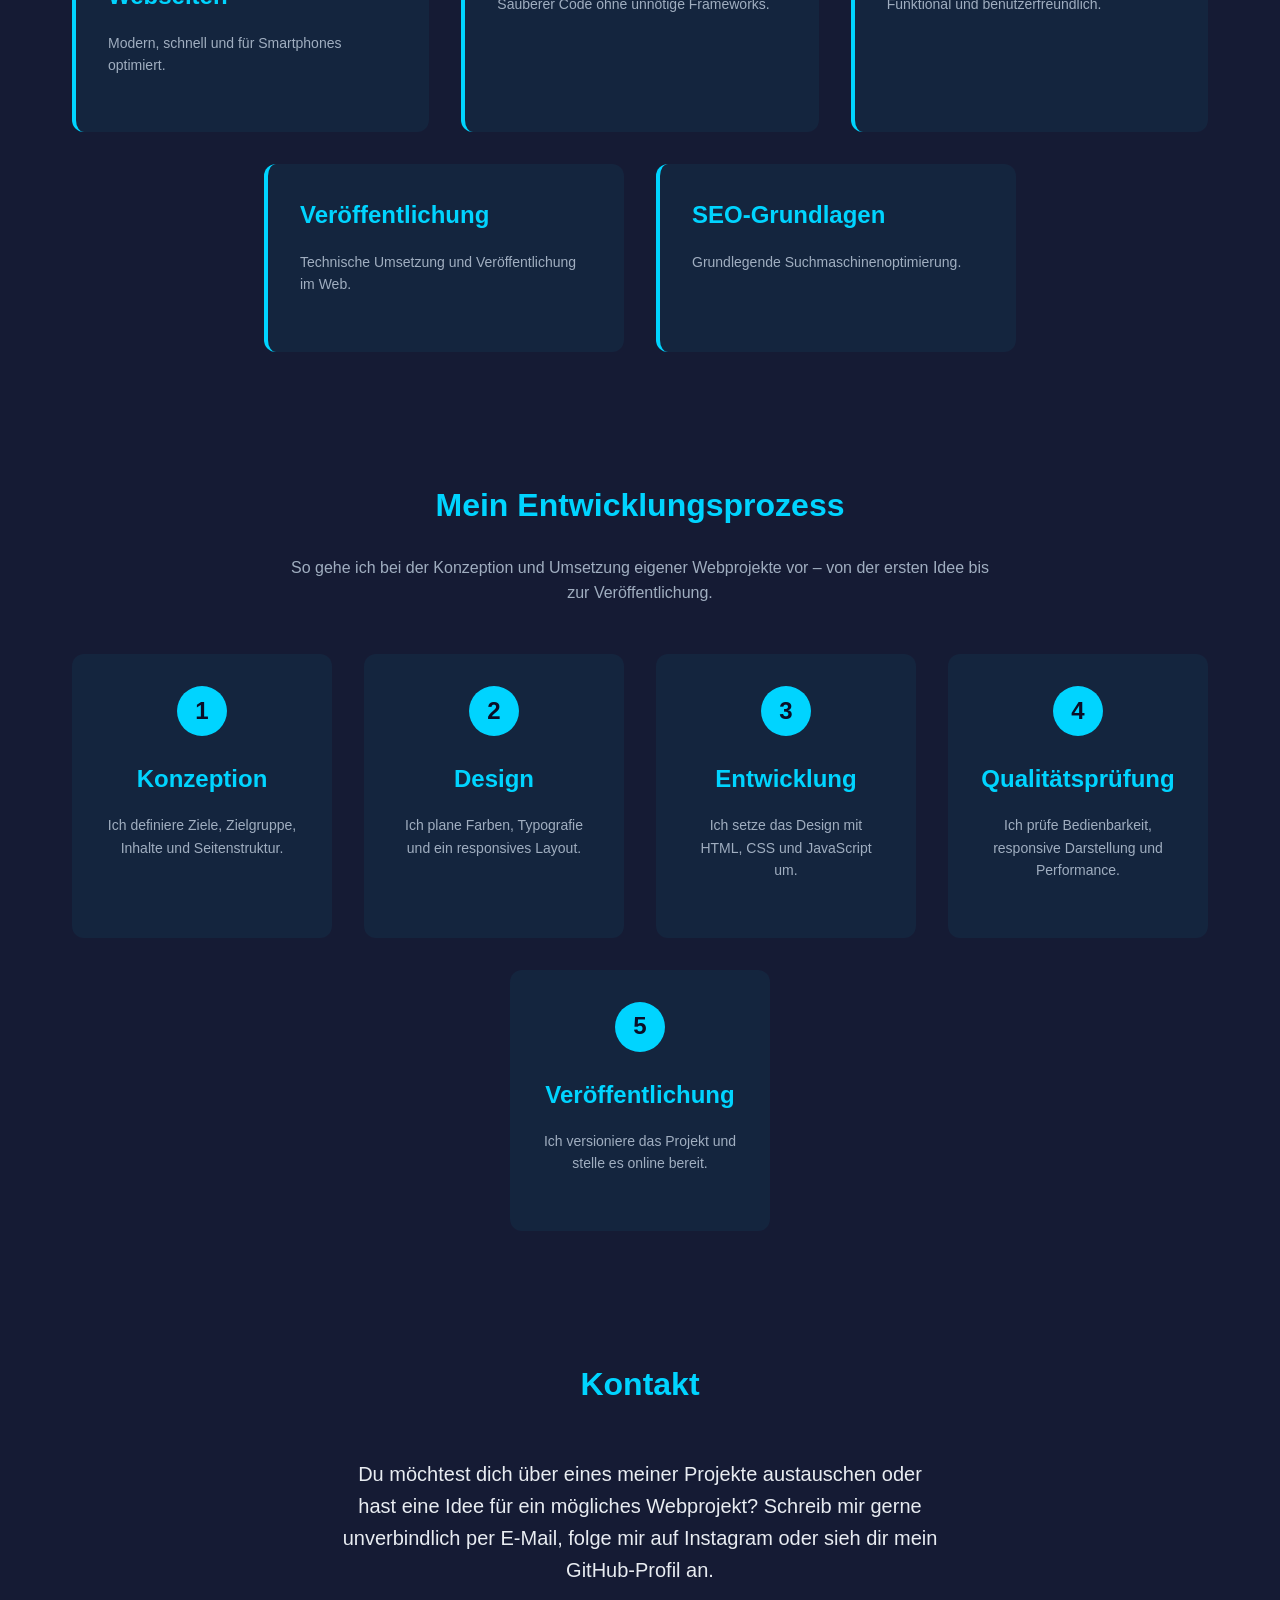
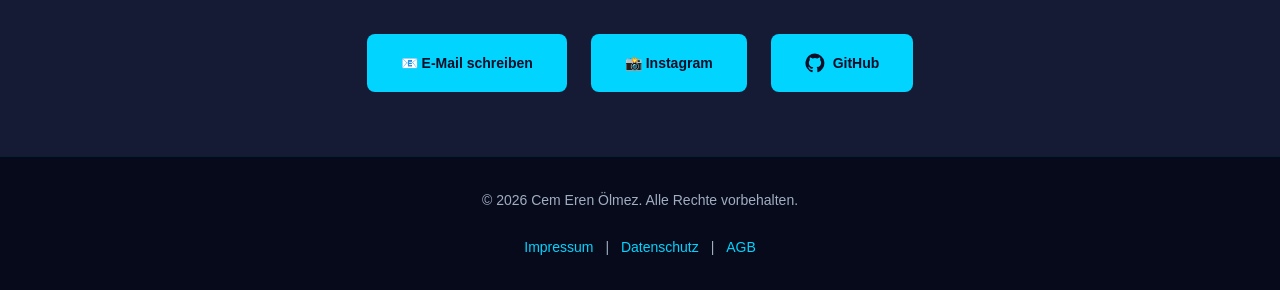
==== commit a9e5d265: "remove personal address and phone number" ====
--- a/index.html
+++ b/index.html
@@ -356,8 +356,7 @@
         <p>
           Du möchtest dich über eines meiner Projekte austauschen oder hast eine
           Idee für ein mögliches Webprojekt? Schreib mir gerne unverbindlich per
-          E-Mail oder WhatsApp, folge mir auf Instagram oder sieh dir mein
-          GitHub-Profil an.
+          E-Mail, folge mir auf Instagram oder sieh dir mein GitHub-Profil an.
         </p>
         <div class="contact-methods">
           <a
@@ -366,13 +365,6 @@
             target="_blank"
             rel="noopener noreferrer"
             >📧 E-Mail schreiben</a
-          >
-          <a
-            href="https://wa.me/private-phone-removed"
-            class="btn btn-primary"
-            target="_blank"
-            rel="noopener noreferrer"
-            >💬 WhatsApp</a
           >
           <a
             href="https://instagram.com/cemeren.dev"
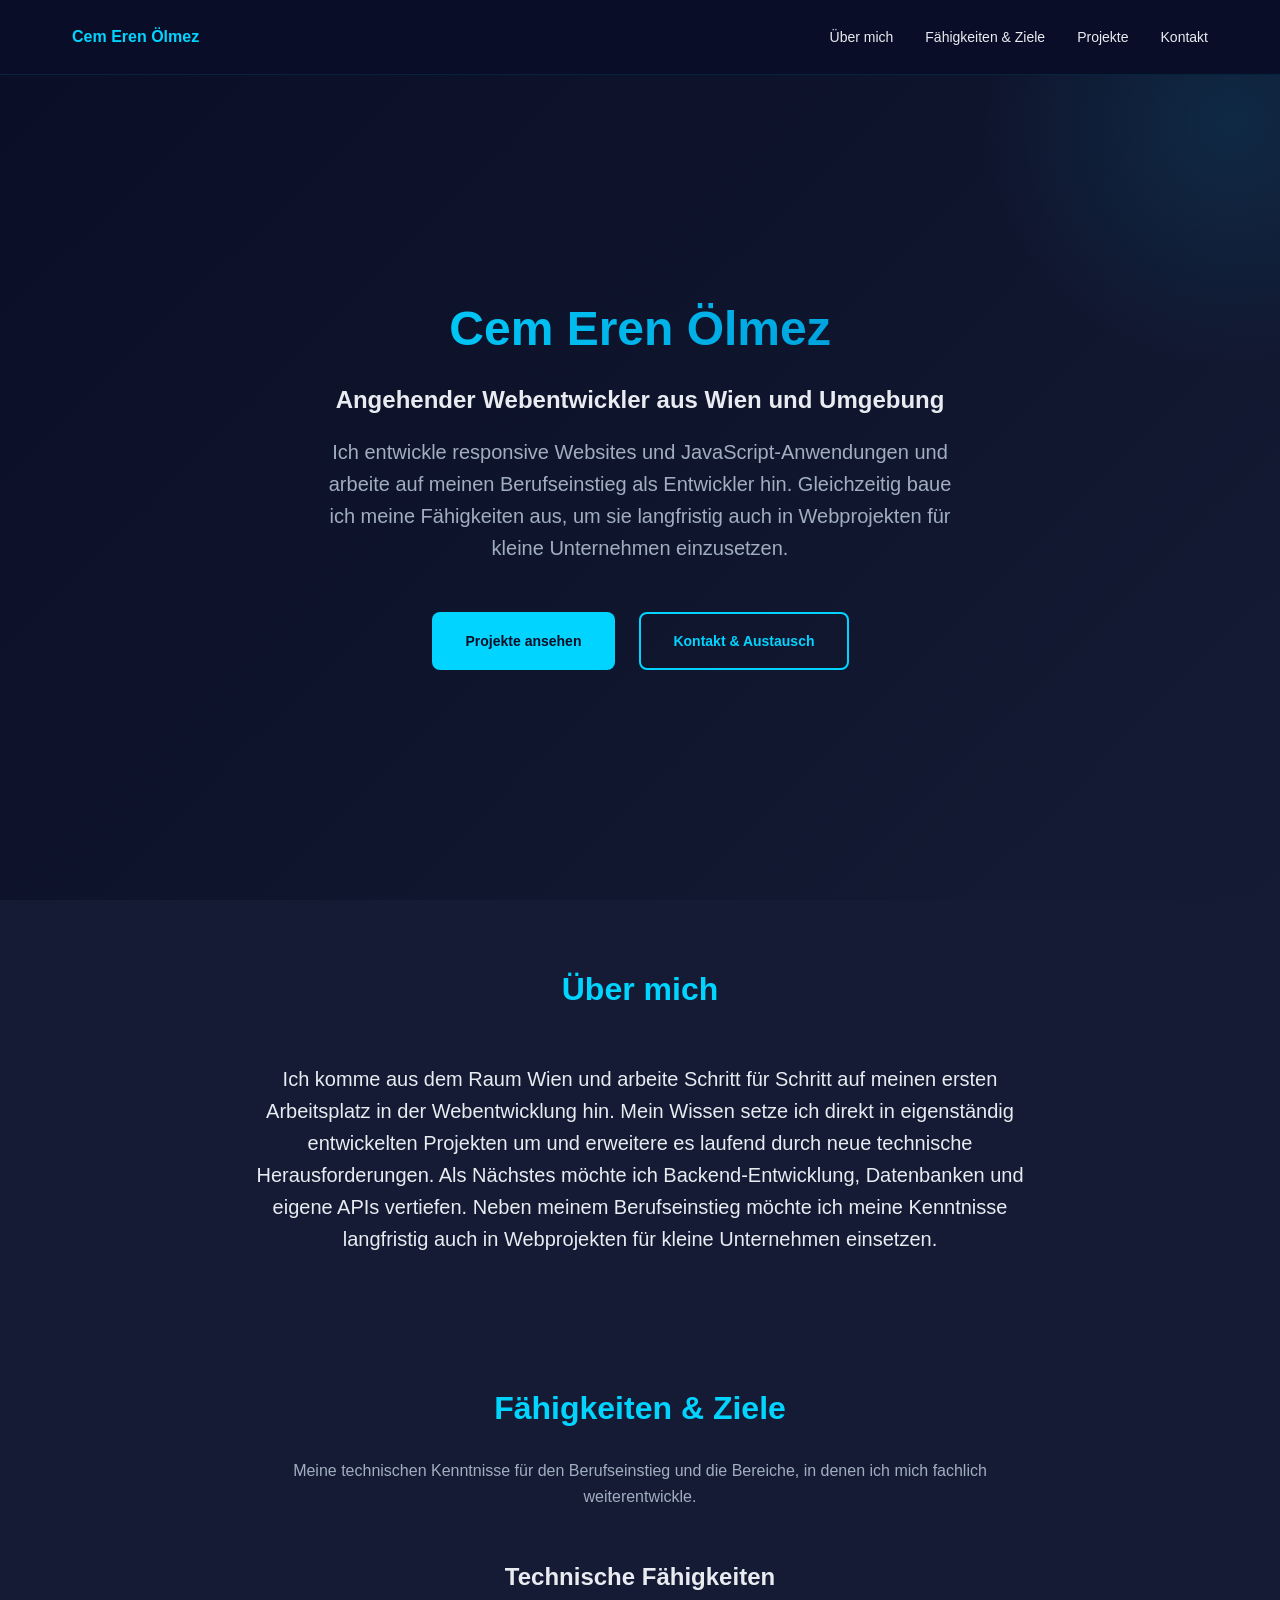
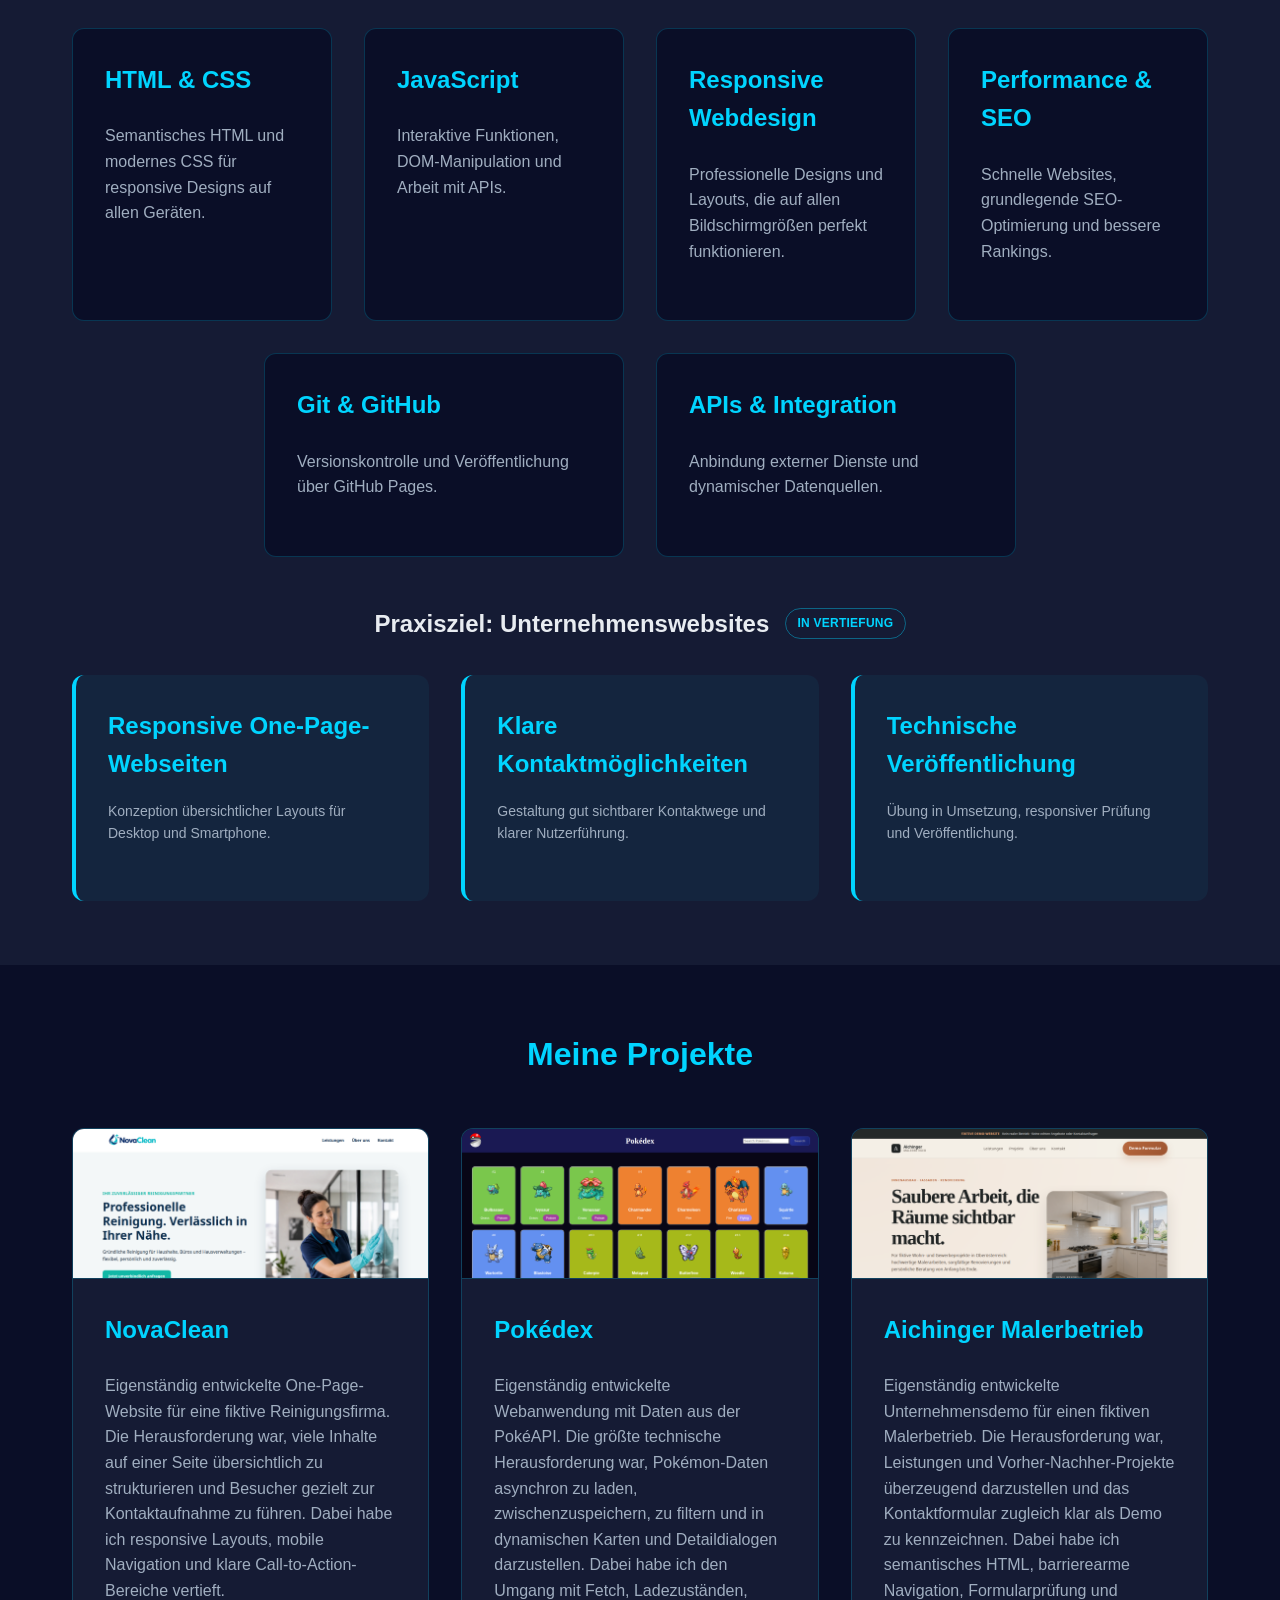
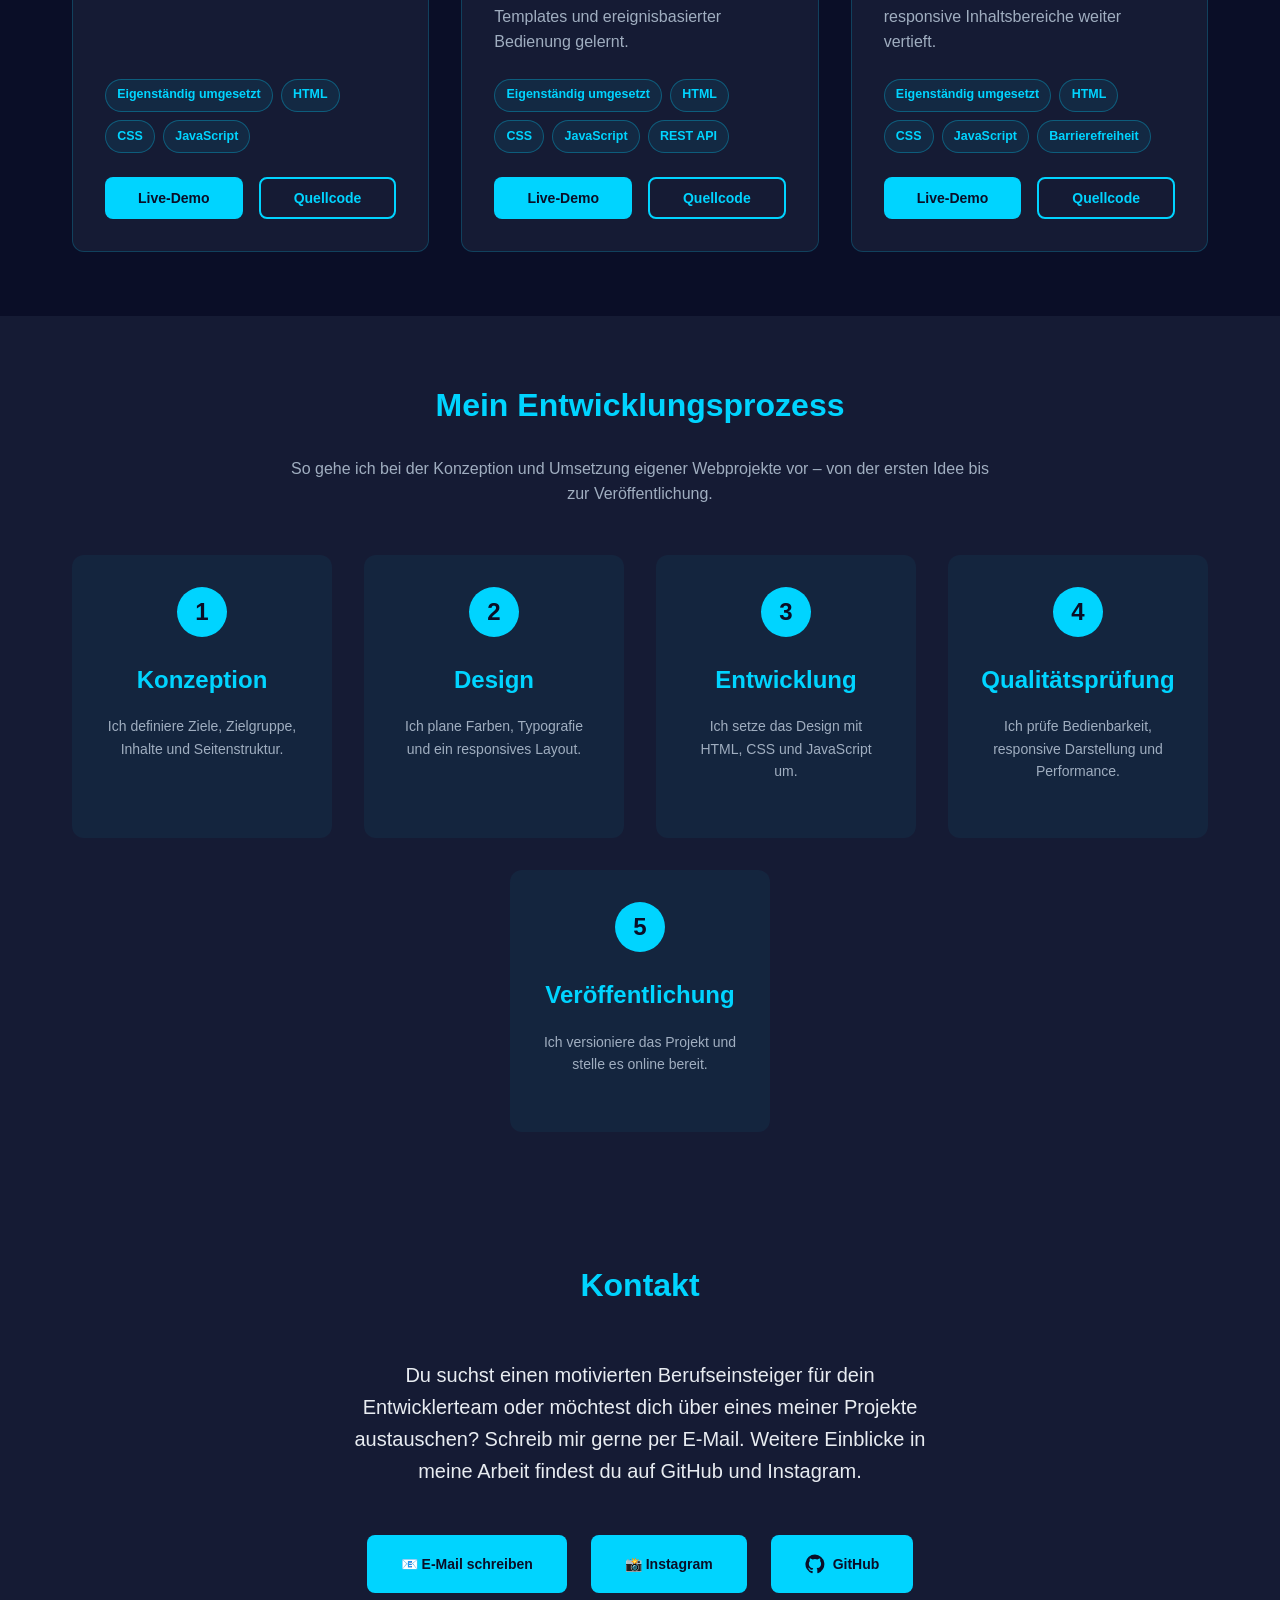
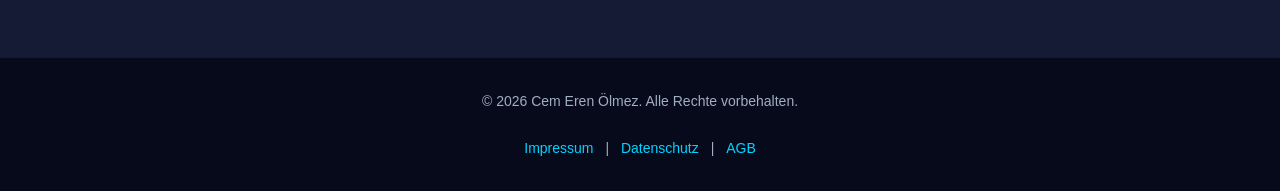
==== commit e83d035b: "Portfolio-Inhalte und Projektpräsentation überarbeiten" ====
--- a/index.html
+++ b/index.html
@@ -77,8 +77,8 @@
         </button>
         <ul class="nav-links" id="navLinks">
           <li><a href="#about">Über mich</a></li>
+          <li><a href="#skills">Fähigkeiten & Ziele</a></li>
           <li><a href="#projects">Projekte</a></li>
-          <li><a href="#services">Kenntnisse</a></li>
           <li><a href="#contact">Kontakt</a></li>
         </ul>
       </div>
@@ -87,13 +87,14 @@
     <section class="hero" id="hero">
       <div class="hero-content">
         <h1>Cem Eren Ölmez</h1>
-        <p class="hero-subtitle">Angehender Full-Stack-Entwickler</p>
+        <p class="hero-subtitle">
+          Angehender Webentwickler aus Wien und Umgebung
+        </p>
         <p class="hero-description">
-          In meinem persönlichen Lern- und Bewerbungsportfolio zeige ich eigene
-          Webprojekte sowie meine Kenntnisse in moderner Frontend-Entwicklung
-          und der Integration externer APIs. Mein nächstes Ziel ist die
-          Backend-Entwicklung, um künftig vollständige Full-Stack-Webanwendungen
-          und eigene APIs umzusetzen.
+          Ich entwickle responsive Websites und JavaScript-Anwendungen und
+          arbeite auf meinen Berufseinstieg als Entwickler hin. Gleichzeitig
+          baue ich meine Fähigkeiten aus, um sie langfristig auch in
+          Webprojekten für kleine Unternehmen einzusetzen.
         </p>
         <div class="hero-buttons">
           <a href="#projects" class="btn btn-primary">Projekte ansehen</a>
@@ -106,19 +107,25 @@
       <div class="container">
         <h2>Über mich</h2>
         <p>
-          Ich befinde mich in der Ausbildung zum Softwareentwickler und vertiefe
-          derzeit meine Kenntnisse in HTML, CSS, JavaScript, responsivem
-          Webdesign, benutzerfreundlichen Oberflächen und der Anbindung externer
-          APIs. Als nächste Schritte folgen Backend-Entwicklung, Datenbanken und
-          die Entwicklung eigener APIs. Dieses persönliche Portfolio dokumentiert
-          meinen Lernfortschritt anhand eigener Demo- und Übungsprojekte.
+          Ich komme aus dem Raum Wien und arbeite Schritt für Schritt auf meinen
+          ersten Arbeitsplatz in der Webentwicklung hin. Mein Wissen setze ich
+          direkt in eigenständig entwickelten Projekten um und erweitere es
+          laufend durch neue technische Herausforderungen. Als Nächstes möchte
+          ich Backend-Entwicklung, Datenbanken und eigene APIs vertiefen. Neben
+          meinem Berufseinstieg möchte ich meine Kenntnisse langfristig auch in
+          Webprojekten für kleine Unternehmen einsetzen.
         </p>
       </div>
     </section>
 
     <section class="skills" id="skills">
       <div class="container">
-        <h2>Meine Fähigkeiten</h2>
+        <h2>Fähigkeiten & Ziele</h2>
+        <p class="section-intro">
+          Meine technischen Kenntnisse für den Berufseinstieg und die Bereiche,
+          in denen ich mich fachlich weiterentwickle.
+        </p>
+        <h3 class="section-subtitle">Technische Fähigkeiten</h3>
         <div class="skills-grid">
           <div class="skill-card">
             <h3>HTML & CSS</h3>
@@ -152,6 +159,24 @@
           <div class="skill-card">
             <h3>APIs & Integration</h3>
             <p>Anbindung externer Dienste und dynamischer Datenquellen.</p>
+          </div>
+        </div>
+        <div class="offer-heading">
+          <h3 class="section-subtitle">Praxisziel: Unternehmenswebsites</h3>
+          <span class="status-badge">In Vertiefung</span>
+        </div>
+        <div class="services-grid">
+          <div class="service-item">
+            <h3>Responsive One-Page-Webseiten</h3>
+            <p>Konzeption übersichtlicher Layouts für Desktop und Smartphone.</p>
+          </div>
+          <div class="service-item">
+            <h3>Klare Kontaktmöglichkeiten</h3>
+            <p>Gestaltung gut sichtbarer Kontaktwege und klarer Nutzerführung.</p>
+          </div>
+          <div class="service-item">
+            <h3>Technische Veröffentlichung</h3>
+            <p>Übung in Umsetzung, responsiver Prüfung und Veröffentlichung.</p>
           </div>
         </div>
       </div>
@@ -172,12 +197,14 @@
             />
             <h3>NovaClean</h3>
             <p>
-              Eine professionelle One-Page-Website für eine Reinigungsfirma mit
-              modernem Design, responsiven Layouts, optimierter Navigation und
-              klaren Call-to-Action-Buttons. Das Projekt zeigt meine Fähigkeiten
-              im Webdesign und bei der Gestaltung klarer Nutzerwege.
+              Eigenständig entwickelte One-Page-Website für eine fiktive
+              Reinigungsfirma. Die Herausforderung war, viele Inhalte auf einer
+              Seite übersichtlich zu strukturieren und Besucher gezielt zur
+              Kontaktaufnahme zu führen. Dabei habe ich responsive Layouts,
+              mobile Navigation und klare Call-to-Action-Bereiche vertieft.
             </p>
             <ul class="project-tags" aria-label="Verwendete Technologien">
+              <li>Eigenständig umgesetzt</li>
               <li>HTML</li>
               <li>CSS</li>
               <li>JavaScript</li>
@@ -211,12 +238,15 @@
             />
             <h3>Pokédex</h3>
             <p>
-              Eine interaktive Webanwendung mit HTML, CSS und JavaScript.
-              Arbeitet mit der PokéAPI, zeigt meine Fähigkeiten in asynchronem
-              JavaScript, API-Integration, dynamischen Templates und erweiterten
-              Suchfunktionen.
+              Eigenständig entwickelte Webanwendung mit Daten aus der PokéAPI.
+              Die größte technische Herausforderung war, Pokémon-Daten
+              asynchron zu laden, zwischenzuspeichern, zu filtern und in
+              dynamischen Karten und Detaildialogen darzustellen. Dabei habe ich
+              den Umgang mit Fetch, Ladezuständen, Templates und
+              ereignisbasierter Bedienung gelernt.
             </p>
             <ul class="project-tags" aria-label="Verwendete Technologien">
+              <li>Eigenständig umgesetzt</li>
               <li>HTML</li>
               <li>CSS</li>
               <li>JavaScript</li>
@@ -251,13 +281,15 @@
             />
             <h3>Aichinger Malerbetrieb</h3>
             <p>
-              Eine fiktive, responsive Unternehmenswebseite für einen
-              Malerbetrieb. Mit modernem One-Page-Design, Vorher-Nachher-
-              Projekten, mobiler Navigation, barrierearmen Bedienelementen und
-              einem klar gekennzeichneten Demo-Kontaktformular. Umgesetzt mit
-              HTML, CSS und JavaScript.
+              Eigenständig entwickelte Unternehmensdemo für einen fiktiven
+              Malerbetrieb. Die Herausforderung war, Leistungen und
+              Vorher-Nachher-Projekte überzeugend darzustellen und das
+              Kontaktformular zugleich klar als Demo zu kennzeichnen. Dabei habe
+              ich semantisches HTML, barrierearme Navigation, Formularprüfung
+              und responsive Inhaltsbereiche weiter vertieft.
             </p>
             <ul class="project-tags" aria-label="Verwendete Technologien">
+              <li>Eigenständig umgesetzt</li>
               <li>HTML</li>
               <li>CSS</li>
               <li>JavaScript</li>
@@ -285,34 +317,6 @@
       </div>
     </section>
 
-    <section class="services" id="services">
-      <div class="container">
-        <h2>Meine Kenntnisse</h2>
-        <div class="services-grid">
-          <div class="service-item">
-            <h3>Responsive One-Page-Webseiten</h3>
-            <p>Modern, schnell und für Smartphones optimiert.</p>
-          </div>
-          <div class="service-item">
-            <h3>HTML, CSS & JavaScript</h3>
-            <p>Sauberer Code ohne unnötige Frameworks.</p>
-          </div>
-          <div class="service-item">
-            <h3>Kontaktformulare</h3>
-            <p>Funktional und benutzerfreundlich.</p>
-          </div>
-          <div class="service-item">
-            <h3>Veröffentlichung</h3>
-            <p>Technische Umsetzung und Veröffentlichung im Web.</p>
-          </div>
-          <div class="service-item">
-            <h3>SEO-Grundlagen</h3>
-            <p>Grundlegende Suchmaschinenoptimierung.</p>
-          </div>
-        </div>
-      </div>
-    </section>
-
     <section class="process" id="process">
       <div class="container">
         <h2>Mein Entwicklungsprozess</h2>
@@ -354,9 +358,10 @@
       <div class="container">
         <h2>Kontakt</h2>
         <p>
-          Du möchtest dich über eines meiner Projekte austauschen oder hast eine
-          Idee für ein mögliches Webprojekt? Schreib mir gerne unverbindlich per
-          E-Mail, folge mir auf Instagram oder sieh dir mein GitHub-Profil an.
+          Du suchst einen motivierten Berufseinsteiger für dein Entwicklerteam
+          oder möchtest dich über eines meiner Projekte austauschen? Schreib
+          mir gerne per E-Mail. Weitere Einblicke in meine Arbeit findest du auf
+          GitHub und Instagram.
         </p>
         <div class="contact-methods">
           <a
--- a/style.css
+++ b/style.css
@@ -303,7 +303,7 @@
 }
 
 section.about,
-section.services,
+section.skills,
 section.process,
 section.contact {
   background-color: var(--dark-bg-light);
@@ -322,6 +322,18 @@
   text-align: center;
 }
 
+.section-intro {
+  max-width: 720px;
+  margin: calc(-1 * var(--spacing-md)) auto var(--spacing-xl);
+  text-align: center;
+}
+
+.section-subtitle {
+  margin-bottom: var(--spacing-lg);
+  color: var(--text-light);
+  text-align: center;
+}
+
 .skills-grid {
   display: flex;
   flex-wrap: wrap;
@@ -332,11 +344,35 @@
 .skill-card {
   flex: 1 1 250px;
   max-width: 360px;
-  background-color: var(--dark-bg-light);
+  background-color: var(--dark-bg);
   padding: var(--spacing-lg);
   border-radius: 12px;
   border: 1px solid rgba(0, 212, 255, 0.2);
   transition: var(--transition);
+}
+
+.offer-heading {
+  display: flex;
+  align-items: center;
+  justify-content: center;
+  gap: var(--spacing-sm);
+  margin: var(--spacing-xl) 0 var(--spacing-lg);
+  flex-wrap: wrap;
+}
+
+.offer-heading .section-subtitle {
+  margin-bottom: 0;
+}
+
+.status-badge {
+  padding: 0.3rem 0.7rem;
+  border: 1px solid rgba(0, 212, 255, 0.4);
+  border-radius: 999px;
+  color: var(--primary-color);
+  font-size: 0.75rem;
+  font-weight: 700;
+  letter-spacing: 0.02em;
+  text-transform: uppercase;
 }
 
 .skill-card:hover {
